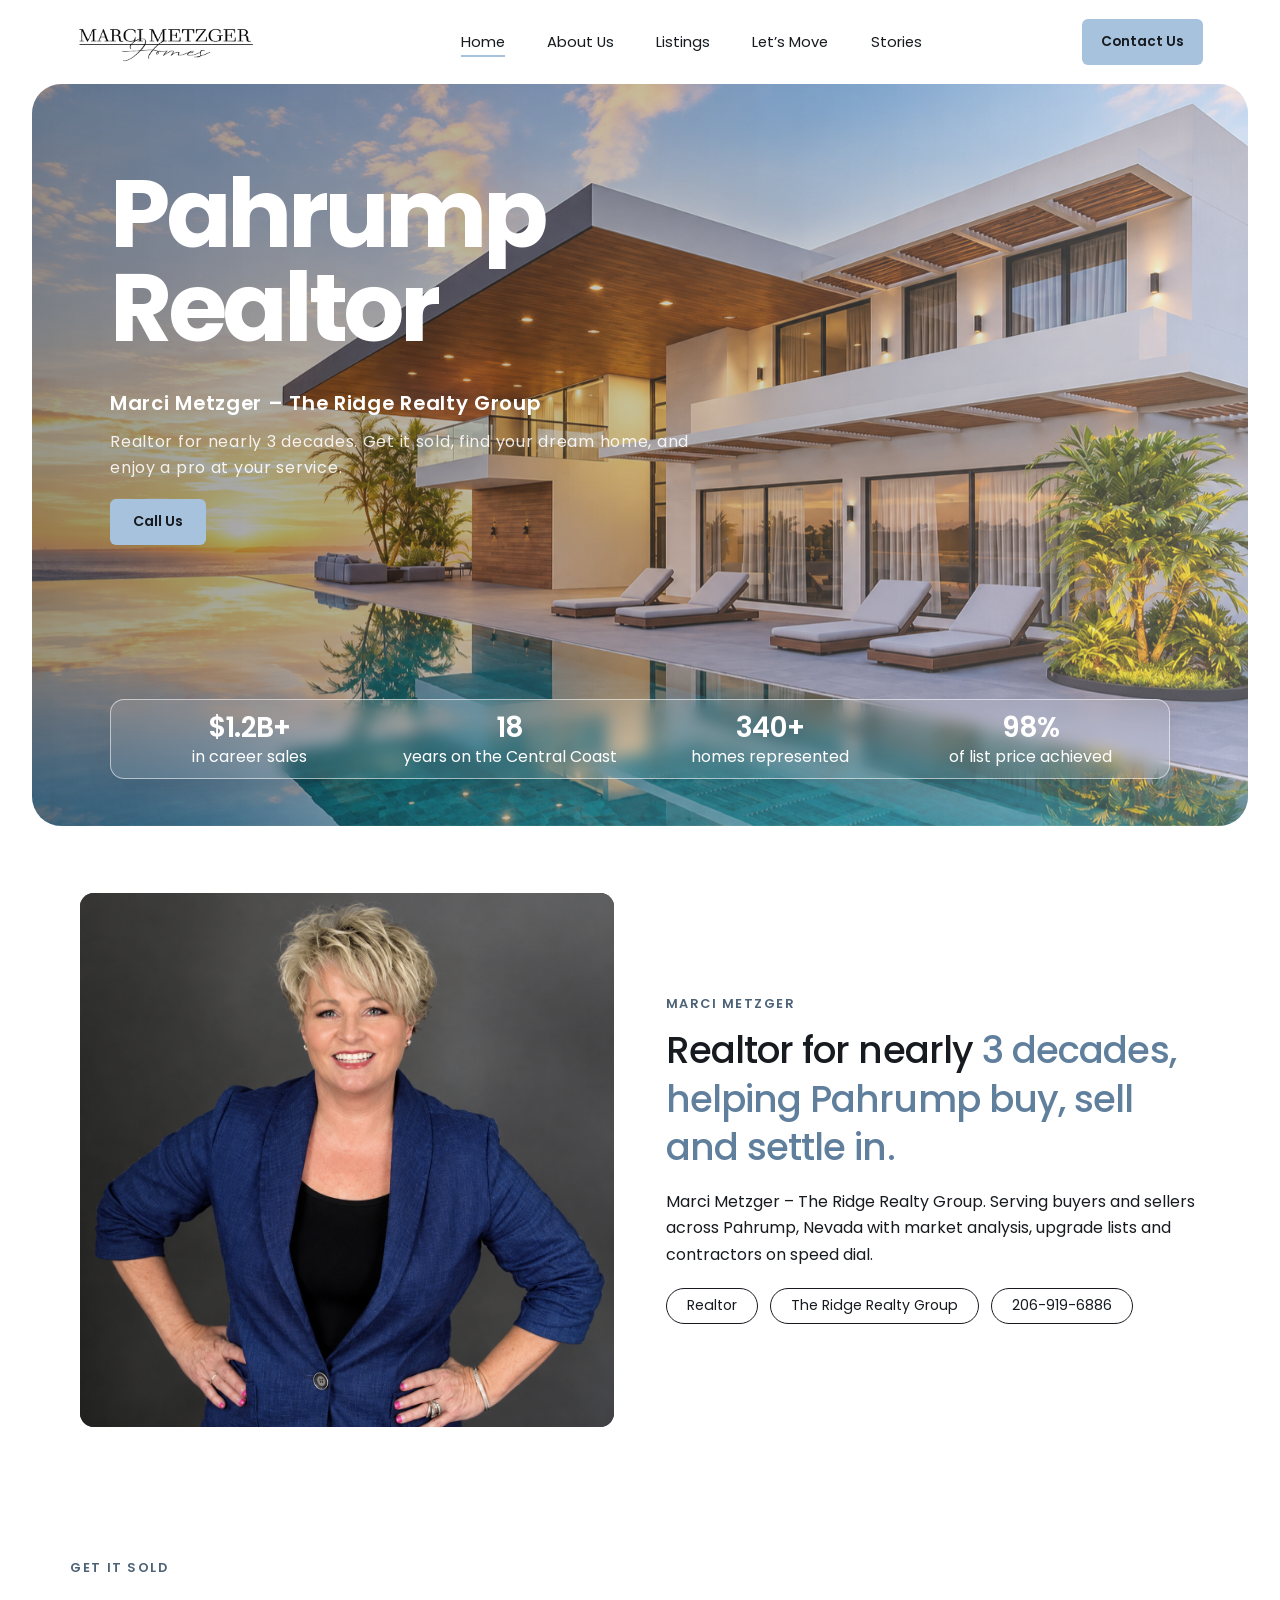
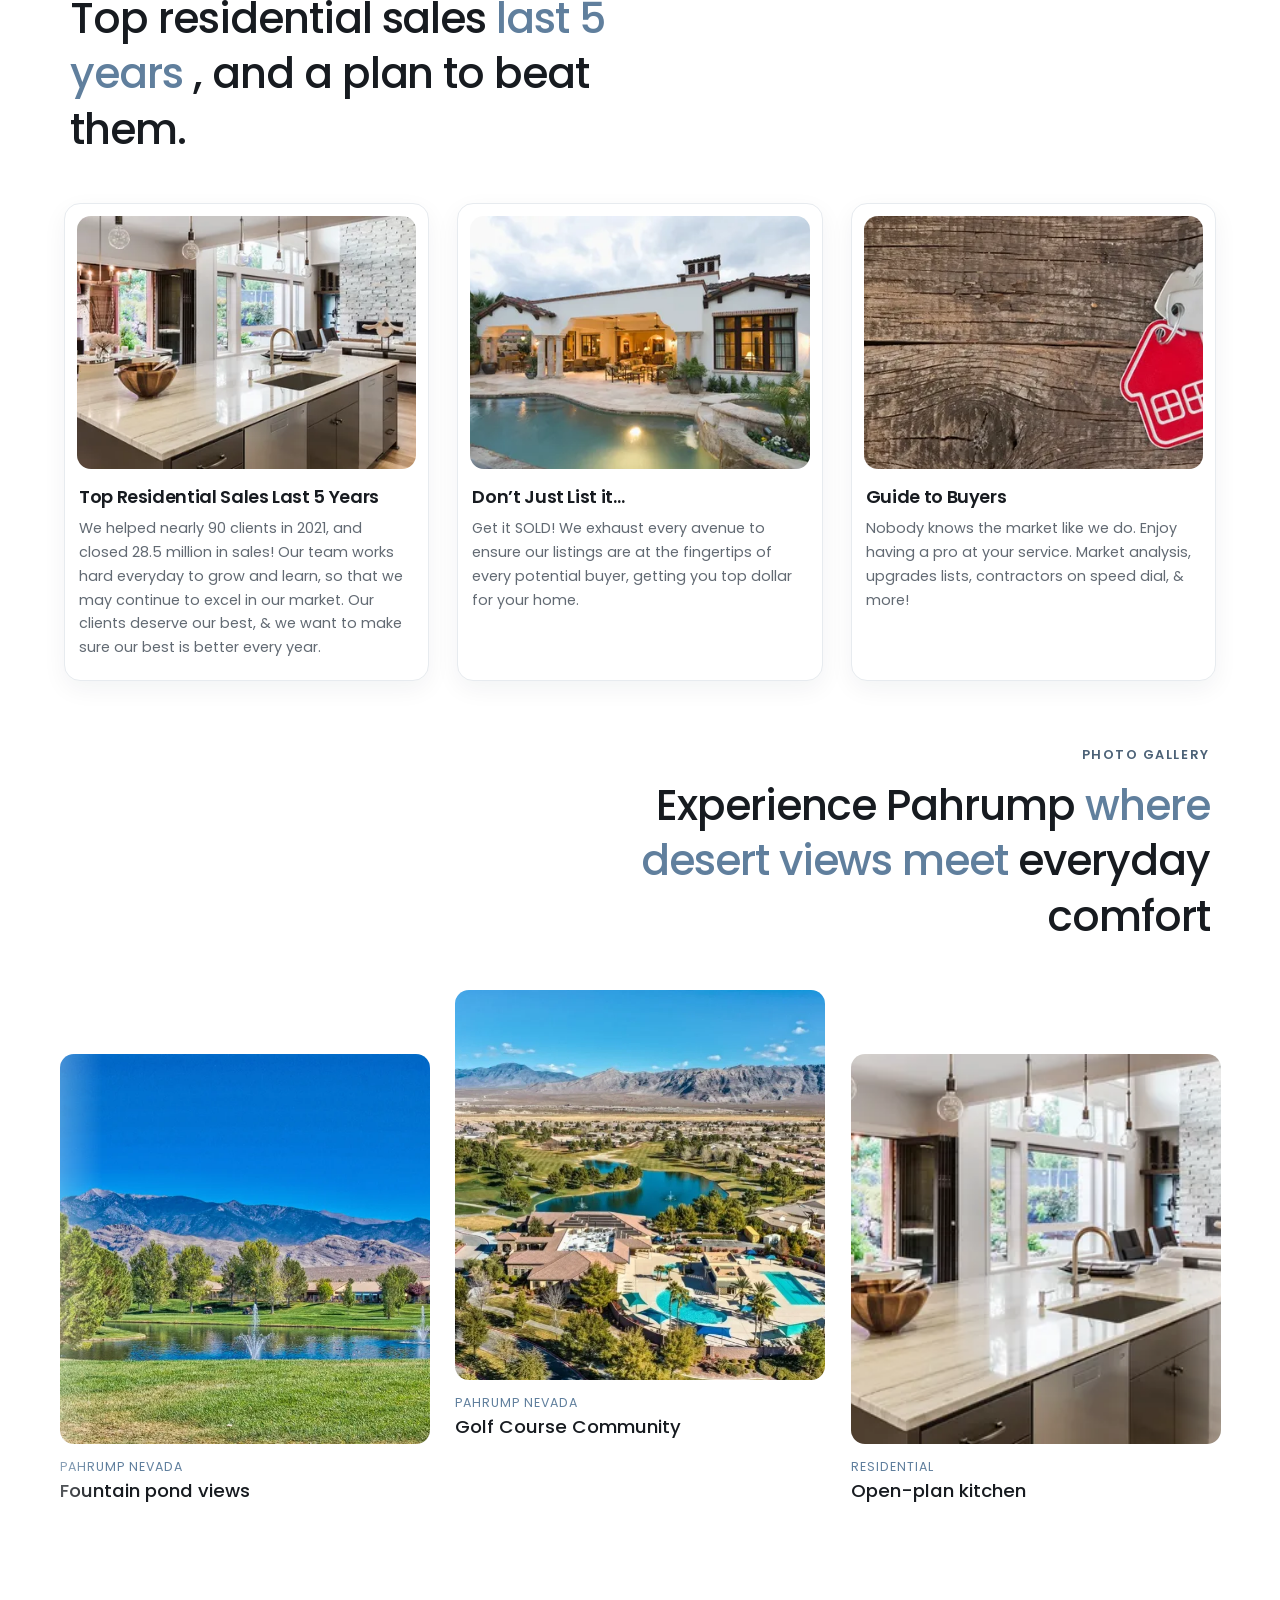
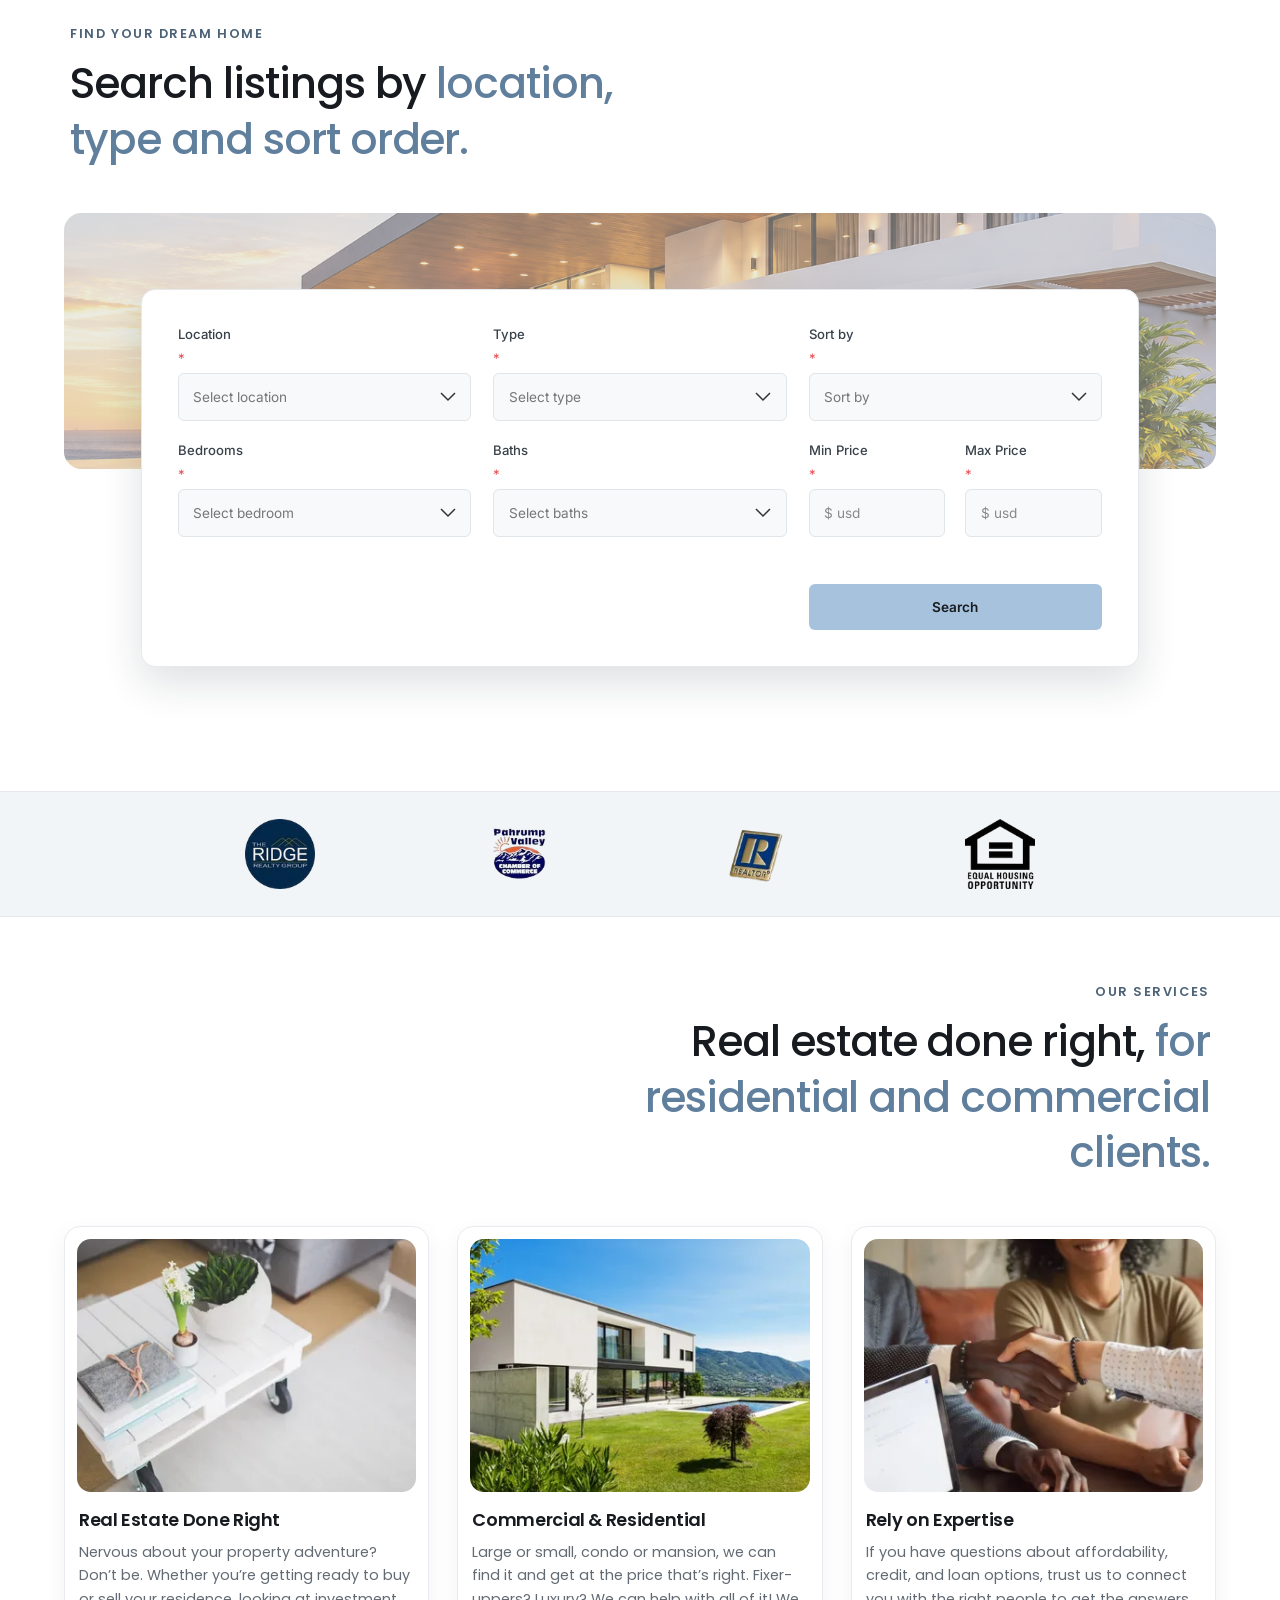
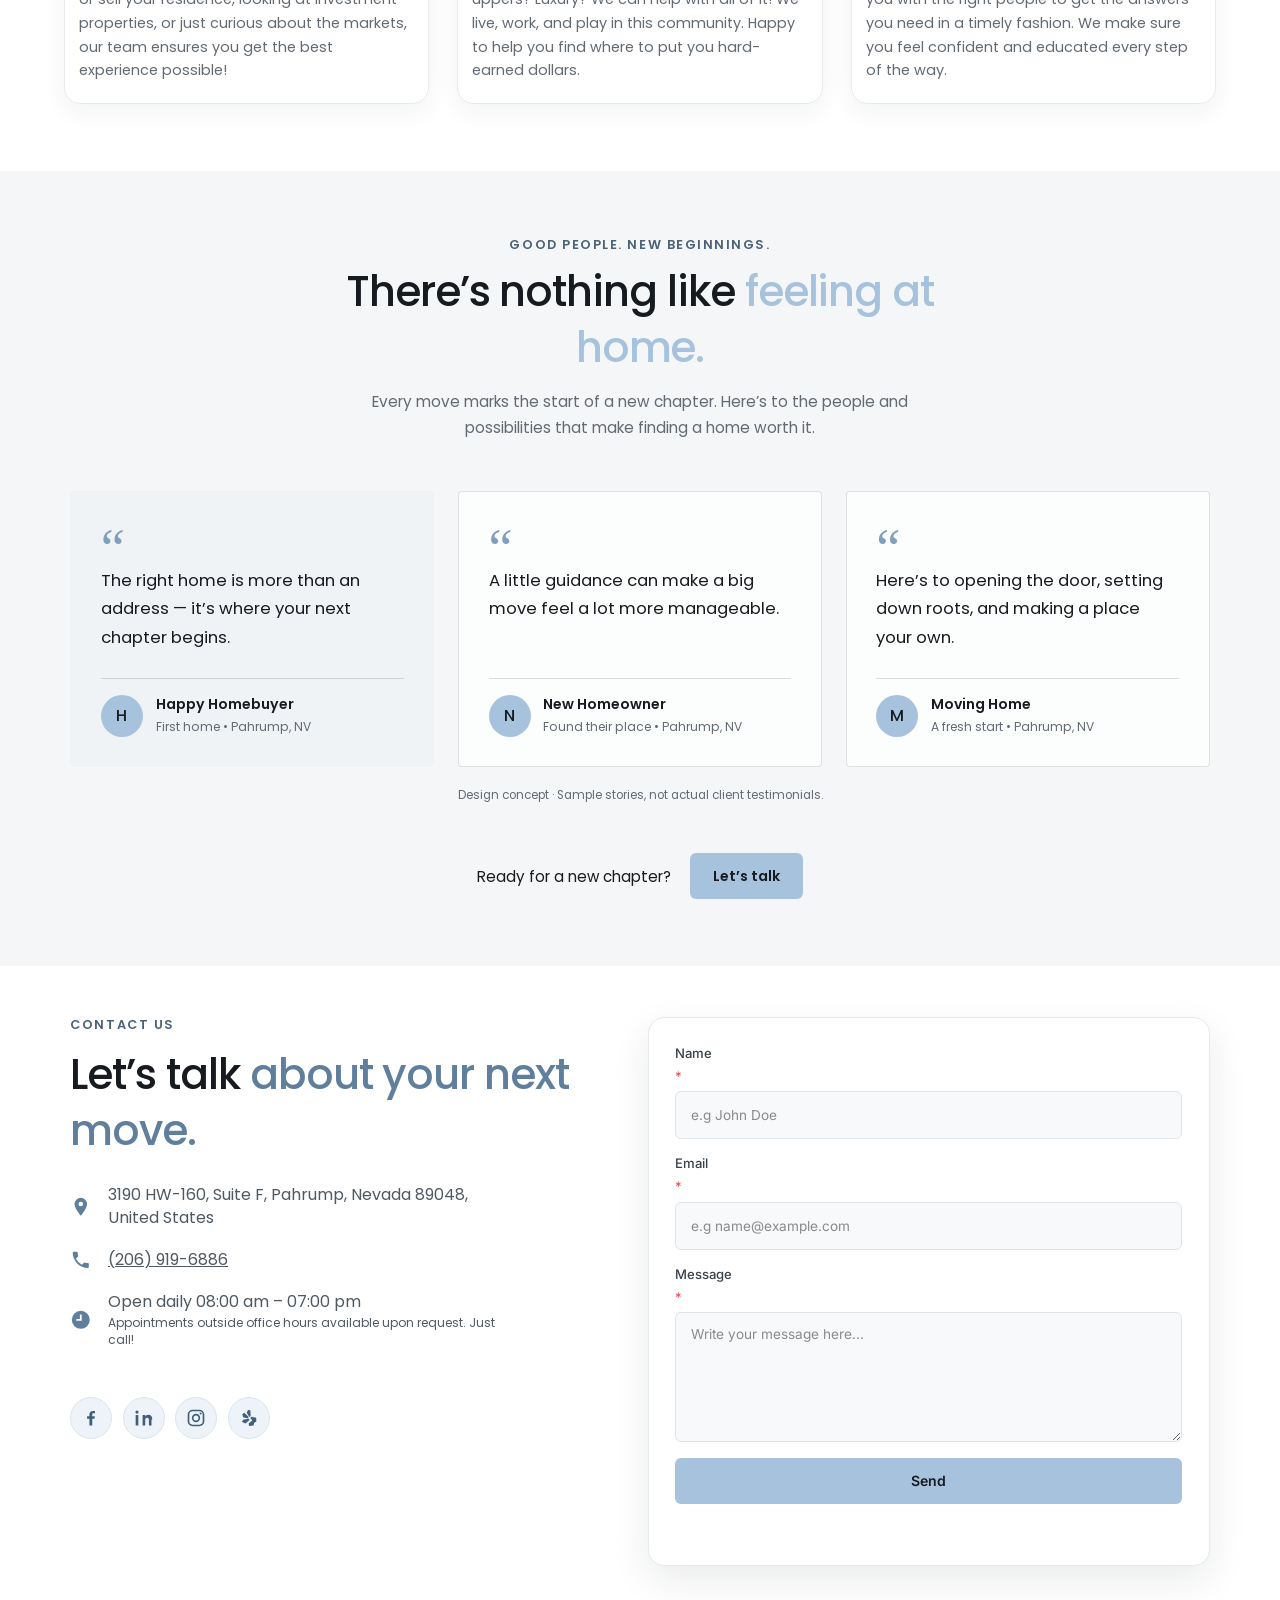
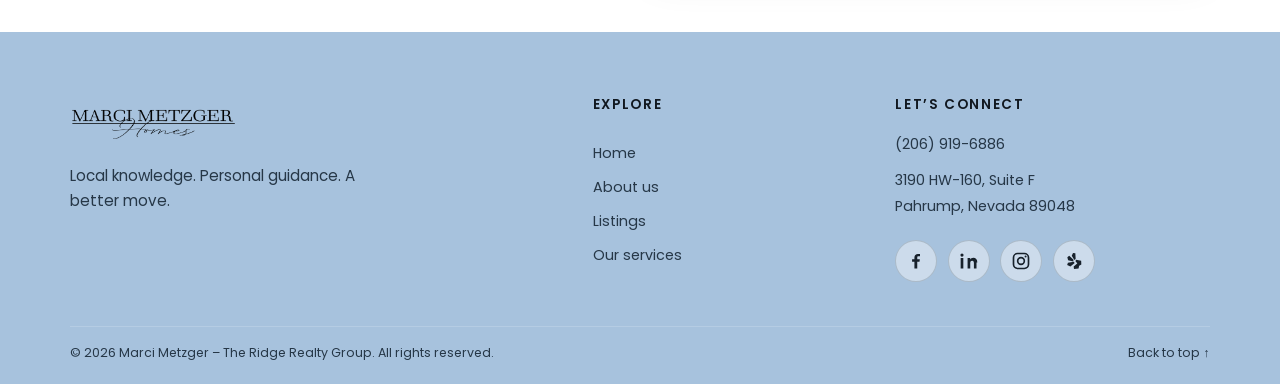
==== index.html @ 59ce7051 "Add website project files" ====
<!DOCTYPE html>
<html lang="en">
 <head>
  <meta charset="utf-8"/>
  <meta content="width=device-width,initial-scale=1,viewport-fit=cover" name="viewport"/>
  <title>
   Marci Metzger Homes | Pahrump Realtor
  </title>
  <link href="https://fonts.googleapis.com" rel="preconnect"/>
  <link crossorigin="" href="https://fonts.gstatic.com" rel="preconnect"/>
  <link href="https://fonts.googleapis.com/css2?family=Poppins:wght@400;500;600;700&amp;family=Inter:wght@400;500&amp;display=swap" rel="stylesheet"/>
  <link href="assets/css/styles.css" rel="stylesheet"/>
 </head>
 <body>


  <nav class="top">
   <a href="#home">
    <img alt="Marci Metzger Homes" class="logo" src="assets/images/logo.webp"/>
   </a>
   <ul>
    <li>
     <a href="#home">
      Home
     </a>
    </li>
    <li>
     <a href="#about">
      About Us
     </a>
    </li>
    <li>
     <a href="#listings">
      Listings
     </a>
    </li>
    <li>
     <a href="#move">
      Let&rsquo;s Move
     </a>
    </li>
    <li>
     <a href="#homebuyer-stories">
      Stories
     </a>
    </li>
    
   </ul>
   <a class="btn" href="#contact">
    Contact Us
   </a>
   <button aria-expanded="false" aria-label="Menu" class="burger">
    <span>
    </span>
    <span>
    </span>
   </button>
  </nav>
  <div class="bar">
  </div>


  <header class="hero" id="home">
   <img alt="Modern villa with a pool at dusk" src="assets/images/hero2.png"/>
   <div>
    <h1>
     <span>
      <i>
       Pahrump
      </i>
     </span>
     <span>
      <i>
       Realtor
      </i>
     </span>
    </h1>
    <div class="copy">
     <b>
      Marci Metzger &ndash; The Ridge Realty Group
     </b>
     <p>
      Realtor for nearly 3 decades. Get it sold, find your dream home, and enjoy a pro at your service.
     </p>
     <a class="btn" href="tel:2069196886">
      Call Us
     </a>
    </div>
   </div>
   <div class="hero-stats">
    <div>
     <strong data-count="1.2" data-dec="1" data-pre="$" data-suf="B+">
      $1.2B+
     </strong>
     <span>
      in career sales
     </span>
    </div>
    <div>
     <strong data-count="18">
      18
     </strong>
     <span>
      years on the Central Coast
     </span>
    </div>
    <div>
     <strong data-count="340" data-suf="+">
      340+
     </strong>
     <span>
      homes represented
     </span>
    </div>
    <div>
     <strong data-count="98" data-suf="%">
      98%
     </strong>
     <span>
      of list price achieved
     </span>
    </div>
   </div>
  </header>


  <section id="about">
   <div class="wrap about">
    <img alt="Marci Metzger" src="assets/images/portrait.png"/>
    <div>
     <span class="label">
      Marci Metzger
     </span>
     <h2>
      Realtor for nearly
      <em>
       3 decades, helping Pahrump buy, sell and settle in.
      </em>
      
     </h2>
     <p>
      Marci Metzger &ndash; The Ridge Realty Group. Serving buyers and sellers across Pahrump, Nevada with market analysis, upgrade lists and contractors on speed dial.
     </p>
     <div class="meta">
      <span class="pill">
       Realtor
      </span>
      <span class="pill">
       The Ridge Realty Group
      </span>
      <a class="pill" href="tel:2069196886">
       206-919-6886
      </a>
     </div>
    </div>
   </div>
  </section>
  <section id="move">
   <div class="wrap">
    <div class="head">
     <span class="label">
      Get it sold
     </span>
     <h2>
      Top residential sales
      <em>
       last 5 years
      </em>
      , and a plan to beat them.
     </h2>
    </div>
   </div>
   <div class="cards">
    <article class="c">
     <div class="im">
      <img alt="Bright modern kitchen with a marble island" src="assets/images/s1.webp"/>
     </div>
     <h3>
      Top Residential Sales Last 5 Years
     </h3>
     <p>
      We helped nearly 90 clients in 2021, and closed 28.5 million in sales! Our team works hard everyday to grow and learn, so that we may continue to excel in our market. Our clients deserve our best, &amp; we want to make sure our best is better every year.
     </p>
    </article>
    <article class="c">
     <div class="im">
      <img alt="Spanish-style villa with a lit pool at dusk" src="assets/images/s2.webp"/>
     </div>
     <h3>
      Don&rsquo;t Just List it&hellip;
     </h3>
     <p>
      Get it SOLD! We exhaust every avenue to ensure our listings are at the fingertips of every potential buyer, getting you top dollar for your home.
     </p>
    </article>
    <article class="c">
     <div class="im">
      <img alt="Red house-shaped key tag on weathered wood" src="assets/images/s3.webp"/>
     </div>
     <h3>
      Guide to Buyers
     </h3>
     <p>
      Nobody knows the market like we do. Enjoy having a pro at your service. Market analysis, upgrades lists, contractors on speed dial, &amp; more!
     </p>
    </article>
   </div>
  </section>
  <section class="gal" id="listings" style="padding-top:0">
   <div class="wrap">
    <div class="head r">
     <span class="label">
      Photo gallery
     </span>
     <h2>
      Experience Pahrump
      <em>
       where desert views meet
      </em>
      everyday comfort
     </h2>
    </div>
   </div>
   <div class="scroller" id="sc">
    <a class="g" href="#contact">
     <div class="im">
      <img alt="Bright interior" src="assets/images/svc5.webp"/>
     </div>
     <small>
      Pahrump Nevada
     </small>
     <strong>
      Bright interiors
     </strong>
    </a>
    <a class="g" href="#contact">
     <div class="im">
      <img alt="Fountain pond with mountains" src="assets/images/svc4.png" style="object-position:55% 50%"/>
     </div>
     <small>
      Pahrump Nevada
     </small>
     <strong>
      Fountain pond views
     </strong>
    </a>
    <a class="g" href="#contact" id="mid">
     <div class="im">
      <img alt="Aerial view of a golf community" src="assets/images/svc1.webp"/>
     </div>
     <small>
      Pahrump Nevada
     </small>
     <strong>
      Golf Course Community
     </strong>
    </a>
    <a class="g" href="#contact">
     <div class="im">
      <img alt="Modern kitchen" src="assets/images/s1.webp"/>
     </div>
     <small>
      Residential
     </small>
     <strong>
      Open-plan kitchen
     </strong>
    </a>
    <a class="g" href="#contact">
     <div class="im">
      <img alt="Villa with pool" src="assets/images/svc3.webp"/>
     </div>
     <small>
      Residential
     </small>
     <strong>
      Villa with Pool
     </strong>
    </a>
   </div>
  </section>
  <section style="padding-top:0">
   <div class="wrap">
    <div class="head" style="margin-bottom:clamp(1.5rem,3.5vw,3rem)">
     <span class="label">
      Find your dream home
     </span>
     <h2>
      Search listings by
      <em>
       location, type and sort order.
      </em>
     </h2>
    </div>
   </div>
   <div class="find-area">
    <img alt="" src="assets/images/hero2.png"/>
    <form class="find" onsubmit="return false">
     <label>
      Location
      <b>
       *
      </b>
      <select>
       <option>
        Select location
       </option>
      </select>
     </label>
     <label>
      Type
      <b>
       *
      </b>
      <select>
       <option>
        Select type
       </option>
      </select>
     </label>
     <label>
      Sort by
      <b>
       *
      </b>
      <select>
       <option>
        Sort by
       </option>
      </select>
     </label>
     <label>
      Bedrooms
      <b>
       *
      </b>
      <select>
       <option>
        Select bedroom
       </option>
      </select>
     </label>
     <label>
      Baths
      <b>
       *
      </b>
      <select>
       <option>
        Select baths
       </option>
      </select>
     </label>
     <div class="pr">
      <label>
       Min Price
       <b>
        *
       </b>
       <input placeholder="$ usd"/>
      </label>
      <label>
       Max Price
       <b>
        *
       </b>
       <input placeholder="$ usd"/>
      </label>
     </div>
     <button class="btn">
      Search
     </button>
    </form>
   </div>
   <div class="logos">
    <img alt="The Ridge Realty Group" src="assets/images/badge1.png"/>
    <img alt="Pahrump Valley Chamber of Commerce" src="assets/images/badge2.png"/>
    <img alt="Realtor" src="assets/images/badge3.png"/>
    <img alt="Equal Housing Opportunity" src="assets/images/badge4.png"/>
   </div>
  </section>
  <section style="padding-top:0" id="services">
   <div class="wrap">
    <div class="head r">
     <span class="label">
      Our services
     </span>
     <h2>
      Real estate done right,
      <em>
       for residential and commercial clients.
      </em>
     </h2>
    </div>
   </div>
   <div class="cards">
    <article class="c">
     <div class="im">
      <img alt="" loading="lazy" src="assets/images/v1.webp"/>
     </div>
     <h3>
      Real Estate Done Right
     </h3>
     <p>
      Nervous about your property adventure? Don&rsquo;t be. Whether you&rsquo;re getting ready to buy or sell your residence, looking at investment properties, or just curious about the markets, our team ensures you get the best experience possible!
     </p>
    </article>
    <article class="c">
     <div class="im">
      <img alt="" loading="lazy" src="assets/images/v2.webp"/>
     </div>
     <h3>
      Commercial &amp; Residential
     </h3>
     <p>
      Large or small, condo or mansion, we can find it and get at the price that&rsquo;s right. Fixer-uppers? Luxury? We can help with all of it! We live, work, and play in this community. Happy to help you find where to put you hard-earned dollars.
     </p>
    </article>
    <article class="c">
     <div class="im">
      <img alt="" loading="lazy" src="assets/images/v3.webp"/>
     </div>
     <h3>
      Rely on Expertise
     </h3>
     <p>
      If you have questions about affordability, credit, and loan options, trust us to connect you with the right people to get the answers you need in a timely fashion. We make sure you feel confident and educated every step of the way.
     </p>
    </article>
   </div>
  </section>
  

  <section class="homebuyer-feedback" id="homebuyer-stories">
   <div class="wrap">
    <div class="feedback-heading">
     <span class="label">Good people. New beginnings.</span>
     <h2>There’s nothing like <em>feeling at home.</em></h2>
     <p>Every move marks the start of a new chapter. Here’s to the people and possibilities that make finding a home worth it.</p>
    </div>
    <div class="feedback-grid">
     <article class="feedback-card feedback-card-featured">
      <div class="feedback-mark" aria-hidden="true">“</div>
      <p class="feedback-quote">The right home is more than an address — it’s where your next chapter begins.</p>
      <div class="feedback-person">
       <span class="feedback-avatar" aria-hidden="true">H</span>
       <div><strong>Happy Homebuyer</strong><span>First home • Pahrump, NV</span></div>
      </div>
     </article>
     <article class="feedback-card">
      <div class="feedback-mark" aria-hidden="true">“</div>
      <p class="feedback-quote">A little guidance can make a big move feel a lot more manageable.</p>
      <div class="feedback-person">
       <span class="feedback-avatar" aria-hidden="true">N</span>
       <div><strong>New Homeowner</strong><span>Found their place • Pahrump, NV</span></div>
      </div>
     </article>
     <article class="feedback-card">
      <div class="feedback-mark" aria-hidden="true">“</div>
      <p class="feedback-quote">Here’s to opening the door, setting down roots, and making a place your own.</p>
      <div class="feedback-person">
       <span class="feedback-avatar" aria-hidden="true">M</span>
       <div><strong>Moving Home</strong><span>A fresh start • Pahrump, NV</span></div>
      </div>
     </article>
    </div>
    <p class="feedback-demo-note">Design concept · Sample stories, not actual client testimonials.</p>
    <div class="feedback-cta"><span>Ready for a new chapter?</span><a class="btn" href="#contact">Let’s talk</a></div>
   </div>
  </section>
<section id="contact" style="padding-top:clamp(1rem,4vw,4rem)">
   <div class="wrap contact">
    <div>
     <span class="label">
      Contact us
     </span>
     <h2>
      Let&rsquo;s talk
      <em>
       about your next move.
      </em>
     </h2>
     <ul>
      <li>
       <svg fill="currentColor" viewbox="0 0 24 24">
        <path d="M12 2a7 7 0 0 0-7 7c0 5 7 13 7 13s7-8 7-13a7 7 0 0 0-7-7zm0 9.500A2.500 2.500 0 1 1 12 6.500a2.500 2.500 0 0 1 0 5z">
        </path>
       </svg>
       <span>
        3190 HW-160, Suite F, Pahrump, Nevada 89048, United States
       </span>
      </li>
      <li>
       <svg fill="currentColor" viewbox="0 0 24 24">
        <path d="M6.600 10.800a15 15 0 0 0 6.600 6.600l2.200-2.200a1 1 0 0 1 1-.25 11 11 0 0 0 3.500.56 1 1 0 0 1 1 1V20a1 1 0 0 1-1 1A17 17 0 0 1 3 4a1 1 0 0 1 1-1h3.500a1 1 0 0 1 1 1c0 1.200.2 2.400.56 3.500a1 1 0 0 1-.25 1z">
        </path>
       </svg>
       <a href="tel:2069196886" style="text-decoration:underline">
        (206) 919-6886
       </a>
      </li>
      <li>
       <svg fill="currentColor" viewbox="0 0 24 24">
        <path d="M12 2a10 10 0 1 0 0 20 10 10 0 0 0 0-20zm1 11H7v-2h4V6h2z">
        </path>
       </svg>
       <span>
        Open daily 08:00 am &ndash; 07:00 pm
        <small>
         Appointments outside office hours available upon request. Just call!
        </small>
       </span>
      </li>
     </ul>
     <div class="soc">
      <a aria-label="Facebook" href="https://www.facebook.com/MarciHomes/" class="social-link"><svg viewBox="0 0 24 24" aria-hidden="true"><path d="M13.5 21v-8h2.7l.4-3.1h-3.1v-2c0-.9.3-1.5 1.6-1.5h1.7V3.6c-.3 0-1.3-.1-2.5-.1-2.5 0-4.2 1.5-4.2 4.3v2.1H7.3V13h2.8v8h3.4z" fill="currentColor"/></svg></a>
      <a aria-label="LinkedIn" href="https://www.linkedin.com/in/marci-metzger-30642496/" class="social-link"><svg viewBox="0 0 24 24" aria-hidden="true"><path d="M5.2 8.5H2V21h3.2V8.5ZM3.6 3a1.9 1.9 0 1 0 0 3.8 1.9 1.9 0 0 0 0-3.8ZM22 13.8c0-3.8-2-5.6-4.7-5.6-2.2 0-3.2 1.2-3.8 2V8.5h-3.2V21h3.2v-6.2c0-1.6.3-3.2 2.3-3.2s2.1 1.9 2.1 3.3V21H21v-7.2Z" fill="currentColor"/></svg></a>
      <a aria-label="Instagram" href="https://www.instagram.com/marcimetzger_theridge/" class="social-link"><svg viewBox="0 0 24 24" aria-hidden="true"><rect x="3" y="3" width="18" height="18" rx="5" fill="none" stroke="currentColor" stroke-width="2"/><circle cx="12" cy="12" r="4" fill="none" stroke="currentColor" stroke-width="2"/><circle cx="17.5" cy="6.7" r="1.2" fill="currentColor"/></svg></a>
      <a aria-label="Yelp" href="https://www.yelp.com/biz/marci-metzger-the-ridge-realty-pahrump" class="social-link"><svg viewBox="0 0 24 24" aria-hidden="true"><path d="m10.8 2.5 2.8.2.4 7-1.6 1.2-3.1-5.1 1.5-3.3ZM4 7.4l2.3-1.6 5.1 4.8-.4 2-6.1-1.5L4 7.4Zm-.2 9.5.9-2.7 6.9-1.4 1.2 1.6-5.1 4.1-3.9-1.6Zm8.2 4.6-.4-2.8 5.3-4.7 1.8.8-1.2 6.3-5.5.4Zm8.8-5.2-2.5 1.4-4.5-5.4.6-1.9 6.2 1.2.2 4.7Z" fill="currentColor"/></svg></a>
     </div>
    </div>
    <form class="form" id="cf">
     <label>
      Name
      <b>
       *
      </b>
      <input autocomplete="name" placeholder="e.g John Doe"/>
     </label>
     <label>
      Email
      <b>
       *
      </b>
      <input autocomplete="email" placeholder="e.g name@example.com" required="" type="email"/>
     </label>
     <label>
      Message
      <b>
       *
      </b>
      <textarea placeholder="Write your message here..."></textarea>
     </label>
     <button class="btn">
      Send
     </button>
     <p id="ok" role="status" style="font:400 .85rem Inter,sans-serif;min-height:1.3em">
     </p>
    </form>
   </div>
  </section>
  <footer class="site-footer">
   <div class="footer-top">
    <div class="footer-brand">
     <a href="#home" aria-label="Marci Metzger Homes home"><img alt="Marci Metzger Homes" class="logo" src="assets/images/logo.webp"/></a>
     <p>Local knowledge. Personal guidance. A better move.</p>
    </div>
    <div class="footer-nav">
     <h2>Explore</h2>
     <a href="#home">Home</a>
     <a href="#about">About us</a>
     <a href="#listings">Listings</a>
     <a href="#services">Our services</a>
    </div>
    <div class="footer-contact">
     <h2>Let’s connect</h2>
     <a href="tel:2069196886">(206) 919-6886</a>
     <p>3190 HW-160, Suite F<br/>Pahrump, Nevada 89048</p>
     <div class="soc">
      <a aria-label="Facebook" href="https://www.facebook.com/MarciHomes/" class="social-link"><svg viewBox="0 0 24 24" aria-hidden="true"><path d="M13.5 21v-8h2.7l.4-3.1h-3.1v-2c0-.9.3-1.5 1.6-1.5h1.7V3.6c-.3 0-1.3-.1-2.5-.1-2.5 0-4.2 1.5-4.2 4.3v2.1H7.3V13h2.8v8h3.4z" fill="currentColor"/></svg></a>
      <a aria-label="LinkedIn" href="https://www.linkedin.com/in/marci-metzger-30642496/" class="social-link"><svg viewBox="0 0 24 24" aria-hidden="true"><path d="M5.2 8.5H2V21h3.2V8.5ZM3.6 3a1.9 1.9 0 1 0 0 3.8 1.9 1.9 0 0 0 0-3.8ZM22 13.8c0-3.8-2-5.6-4.7-5.6-2.2 0-3.2 1.2-3.8 2V8.5h-3.2V21h3.2v-6.2c0-1.6.3-3.2 2.3-3.2s2.1 1.9 2.1 3.3V21H21v-7.2Z" fill="currentColor"/></svg></a>
      <a aria-label="Instagram" href="https://www.instagram.com/marcimetzger_theridge/" class="social-link"><svg viewBox="0 0 24 24" aria-hidden="true"><rect x="3" y="3" width="18" height="18" rx="5" fill="none" stroke="currentColor" stroke-width="2"/><circle cx="12" cy="12" r="4" fill="none" stroke="currentColor" stroke-width="2"/><circle cx="17.5" cy="6.7" r="1.2" fill="currentColor"/></svg></a>
      <a aria-label="Yelp" href="https://www.yelp.com/biz/marci-metzger-the-ridge-realty-pahrump" class="social-link"><svg viewBox="0 0 24 24" aria-hidden="true"><path d="m10.8 2.5 2.8.2.4 7-1.6 1.2-3.1-5.1 1.5-3.3ZM4 7.4l2.3-1.6 5.1 4.8-.4 2-6.1-1.5L4 7.4Zm-.2 9.5.9-2.7 6.9-1.4 1.2 1.6-5.1 4.1-3.9-1.6Zm8.2 4.6-.4-2.8 5.3-4.7 1.8.8-1.2 6.3-5.5.4Zm8.8-5.2-2.5 1.4-4.5-5.4.6-1.9 6.2 1.2.2 4.7Z" fill="currentColor"/></svg></a>
     </div>
    </div>
   </div>
   <div class="footer-bottom">
    <p>© 2026 Marci Metzger – The Ridge Realty Group. All rights reserved.</p>
    <a href="#home">Back to top ↑</a>
   </div>
  </footer>
  <script defer src="assets/js/main.js"></script>
 </body>
</html>
---- assets/css/styles.css ----
:root {
    --ink:#111;
    --blue:#a7c2dd;
    --band:#eaf0f5;
    --cream:#f4f1eb;
    --mute:#5b5b5b;
    --sh:0 4px 6px rgba(0,0,0,.22);
    box-sizing:border-box
}
*,*::before,*::after {
    box-sizing:inherit;
    margin:0
}
html {
    scroll-behavior:smooth;
    scroll-padding-top:100px
}
body {
    font:400 16px/1.6 Poppins,"Helvetica Neue",Arial,sans-serif;
    color:var(--ink);
    background:#fff;
    overflow-x:hidden;
    padding-top:126px
}
img {
    display:block;
    max-width:100%
}
a {
    color:inherit;
    text-decoration:none
}
:focus-visible {
    outline:2px solid #5b84b1;
    outline-offset:3px
}
.wrap {
    width:min(100% - 2*clamp(1rem,5vw,5rem),1204px);
    margin-inline:auto
}
section {
    padding-block:clamp(2.5rem,6.5vw,6rem)
}
.label {
    display:block;
    font-size:clamp(1.05rem,1.8vw,1.62rem);
    text-transform:uppercase;
    line-height:1.4;
    margin-bottom:clamp(.6rem,1.8vw,1.6rem)
}
h2 {
    font-size:clamp(1.5rem,2.78vw,2.5rem);
    line-height:1.5;
    font-weight:400;
    max-width:15em
}
h2 em {
    font-style:normal;
    color:var(--blue)
}
.head {
    margin-bottom:clamp(1.8rem,4.5vw,4.2rem)
}
.head.r {
    text-align:right
}
.head.r h2 {
    margin-left:auto
}
.btn {
    display:inline-flex;
    align-items:center;
    justify-content:center;
    height:38px;
    padding:0 1.7rem;
    background:var(--blue);
    color:var(--ink);
    border:0;
    border-radius:4px;
    font:400 .88rem Poppins,sans-serif;
    cursor:pointer;
    transition:transform .25s,box-shadow .25s,background .25s
}
.btn:hover {
    transform:translateY(-2px);
    box-shadow:0 8px 18px rgba(91,132,177,.35);
    background:#97b6d6
}
.pill {
    display:inline-flex;
    align-items:center;
    height:40px;
    border:1px solid var(--ink);
    border-radius:99px;
    padding:0 1.7rem;
    font-size:.88rem
}
nav.top {
    position:fixed;
    inset:0 0 auto 0;
    z-index:50;
    height:84px;
    background:#fff;
    display:grid;
    grid-template-columns:1fr auto 1fr;
    align-items:center;
    gap:1rem;
    padding:0 clamp(1rem,6vw,86px);
    transition:box-shadow .3s
}
nav.top.scrolled {
    box-shadow:0 2px 16px rgba(20,30,50,.12)
}
.logo {
    height:clamp(2.2rem,4.3vw,3.9rem);
    width:auto
}
nav.top ul {
    display:flex;
    gap:clamp(1.2rem,3.3vw,3rem);
    list-style:none;
    padding:0;
    font-size:.92rem;
    margin-left:8vw
}
nav.top ul a {
    position:relative;
    padding:.3rem 0
}
nav.top ul a::after {
    content:"";
    position:absolute;
    left:0;
    bottom:0;
    height:2px;
    width:100%;
    background:var(--blue);
    transform:scaleX(0);
    transform-origin:left;
    transition:transform .3s
}
nav.top ul a:hover::after,nav.top ul a[aria-current]::after {
    transform:scaleX(1)
}
nav.top>.btn {
    justify-self:end;
    height:34px;
    padding:0 1.2rem;
    font-size:.85rem
}
.burger {
    display:none;
    justify-self:end;
    width:2.6rem;
    height:2.6rem;
    border-radius:50%;
    border:0;
    background:var(--band);
    cursor:pointer;
    place-content:center;
    gap:6px
}
.burger span {
    display:block;
    width:18px;
    height:2px;
    background:var(--ink);
    transition:transform .3s
}
.burger[aria-expanded=true] span:first-child {
    transform:translateY(4px) rotate(45deg)
}
.burger[aria-expanded=true] span:last-child {
    transform:translateY(-4px) rotate(-45deg)
}
.bar {
    position:fixed;
    top:0;
    left:0;
    height:3px;
    width:100%;
    background:#5b84b1;
    transform:scaleX(0);
    transform-origin:left;
    z-index:60
}
.hero {
    margin:0 clamp(.5rem,2.5vw,36px);
    border-radius:clamp(18px,2.3vw,32px);
    position:relative;
    overflow:hidden;
    min-height:clamp(600px,55.5vw,820px);
    color:#fff;
    display:flex;
    flex-direction:column;
    justify-content:space-between;
    gap:2rem;
    padding:clamp(2rem,7.3vw,105px) clamp(1.1rem,6.1vw,88px) clamp(1.2rem,3.7vw,53px);
    isolation:isolate
}
.hero>img {
    position:absolute;
    inset:0;
    width:100%;
    height:100%;
    object-fit:cover;
    object-position:left center;
    z-index:-1;
    animation:zoom 2.8s cubic-bezier(.2,.7,.2,1) both
}
h1 {
    font-size:clamp(3.2rem,8.9vw,8rem);
    line-height:.95;
    font-weight:700;
    letter-spacing:-.01em
}
h1 span {
    display:block;
    overflow:hidden;
    padding-bottom:.08em;
    margin-bottom:-.08em
}
h1 i {
    display:block;
    font-style:normal;
    animation:line 1.1s cubic-bezier(.2,.8,.2,1) .25s both
}
h1 span+span i {
    animation-delay:.4s
}
.hero b {
    display:block;
    font-weight:600;
    font-size:clamp(1rem,1.55vw,1.4rem);
    letter-spacing:.1em;
    margin:clamp(1.2rem,3.9vw,3.4rem) 0 .9rem
}
.hero p {
    max-width:38rem;
    font-size:clamp(.9rem,1.25vw,1.12rem);
    letter-spacing:.1em;
    line-height:1.8;
    color:rgba(255,255,255,.88);
    margin-bottom:1.4rem
}
.hero .copy {
    animation:rise .9s .7s both
}
.hero-stats {
    display:grid;
    grid-template-columns:repeat(4,1fr);
    align-items:center;
    text-align:center;
    padding:.7rem .5rem;
    border-radius:14px;
    background:rgba(255,255,255,.1);
    border:1px solid rgba(255,255,255,.45);
    backdrop-filter:blur(4px);
    color:var(--ink);
    animation:rise .9s 1s both
}
.hero-stats strong {
    display:block;
    font-size:clamp(1.15rem,2.2vw,2rem);
    font-weight:400;
    line-height:1.4
}
.hero-stats span {
    font-size:clamp(.72rem,1.25vw,1.12rem)
}
.about {
    display:grid;
    grid-template-columns:minmax(0,380px) minmax(0,1fr);
    gap:clamp(2rem,4vw,56px);
    align-items:center;
    width:min(100%,1120px);
    margin-inline:auto
}
.about img {
    width:100%;
    aspect-ratio:480/478;
    object-fit:cover;
    object-position:top;
    border-radius:14px;
    background:#222
}
.about .label {
    font-size: clamp(.78rem, 1vw, .9rem);
    letter-spacing: .12em;
    font-weight: 600;
    margin-bottom: .85rem;
}
.about h2 {
    font-size:clamp(1.6rem,2.9vw,2.62rem);
    max-width:15.5em;
    margin-bottom:1.6rem
}
.about p {
    font-size:clamp(.92rem,1.25vw,1.12rem);
    max-width:36em;
    margin-bottom:1.6rem;
    line-height:1.6
}
.about .meta {
    display:flex;
    gap:1.2rem;
    flex-wrap:wrap
}
.cards {
    display:grid;
    grid-template-columns:repeat(3,1fr);
    gap:clamp(1rem,3vw,2.75rem);
    width:min(100% - 2*clamp(1rem,5vw,5rem),1204px);
    margin-inline:auto
}
.wrap .cards {
    width:auto
}
.c {
    background:#fff;
    border-radius:12px;
    box-shadow:var(--sh);
    padding:12px 12px 24px;
    transition:transform .4s,box-shadow .4s
}
.c:hover {
    transform:translateY(-6px);
    box-shadow:0 14px 28px rgba(20,30,50,.2)
}
.c .im {
    overflow:hidden;
    border-radius:12px;
    aspect-ratio:348/260;
    margin-bottom:1rem
}
.c .im img {
    width:100%;
    height:100%;
    object-fit:cover;
    transition:transform .6s
}
.c:hover .im img {
    transform:scale(1.05)
}
.c h3 {
    font-size:clamp(.95rem,1.4vw,1.25rem);
    font-weight:500;
    margin-bottom:.5rem;
    line-height:1.4
}
.c p {
    font-size:clamp(.8rem,.98vw,.88rem);
    line-height:1.65
}
.c h3,.c p {
    padding-inline:2px
}
.gal {
    overflow:hidden
}
.scroller {
    display:flex;
    align-items:flex-start;
    gap:28px;
    overflow-x:auto;
    scrollbar-width:none;
    cursor:grab;
    padding-bottom:3.5rem;
    -webkit-mask-image:linear-gradient(90deg,rgba(0,0,0,.35),#000 8%,#000 92%,rgba(0,0,0,.35));
    mask-image:linear-gradient(90deg,rgba(0,0,0,.35),#000 8%,#000 92%,rgba(0,0,0,.35))
}
.scroller::-webkit-scrollbar {
    display:none
}
.scroller.drag {
    cursor:grabbing;
    user-select:none
}
.g {
    flex:0 0 min(72vw,370px);
    transition:transform .4s
}
.g:nth-child(even) {
    margin-top:64px
}
.g:hover {
    transform:translateY(-6px)
}
.g .im {
    aspect-ratio:370/390;
    border-radius:16px;
    overflow:hidden;
    margin-bottom:.9rem
}
.g img {
    width:100%;
    height:100%;
    object-fit:cover;
    transition:transform .6s;
    pointer-events:none
}
.g:hover img {
    transform:scale(1.06)
}
.g small {
    display:block;
    color:var(--blue);
    font-size:.9rem;
    line-height:1.4
}
.g strong {
    font-weight:500;
    font-size:1.2rem;
    line-height:1.4
}
.find-area {
    position:relative;
    padding-top:clamp(70px,6.9vw,100px);
    width:min(100% - 2*clamp(1rem,5vw,5rem),1214px);
    margin-inline:auto
}
.find-area>img {
    position:absolute;
    top:0;
    left:0;
    width:100%;
    height:clamp(210px,20vw,288px);
    object-fit:cover;
    border-radius:16px
}
.find {
    position:relative;
    width:min(100% - 2*clamp(.8rem,6vw,84px),1054px);
    margin-inline:auto;
    background:#fff;
    border-radius:12px;
    box-shadow:0 4px 12px rgba(0,0,0,.25);
    padding:clamp(1.2rem,2.8vw,40px);
    display:grid;
    grid-template-columns:repeat(3,1fr);
    gap:clamp(.9rem,1.5vw,1.3rem) clamp(.9rem,1.7vw,24px)
}
.find .pr {
    display:grid;
    grid-template-columns:1fr 1fr;
    gap:20px
}
.find .btn {
    grid-column:3;
    margin-top:clamp(.6rem,2vw,1.8rem);
    font-family:Inter,sans-serif;
    font-size:.85rem
}
label {
    display:grid;
    gap:.35rem;
    font:400 .8rem Inter,sans-serif;
    color:#555
}
label b {
    color:#e5484d;
    font-weight:400
}
select,input,textarea {
    font:400 .85rem Inter,sans-serif;
    color:var(--ink);
    height:48px;
    padding:0 .9rem;
    border:1px solid transparent;
    border-radius:4px;
    background-color:var(--cream);
    width:100%
}
textarea {
    height:130px;
    padding:.8rem .9rem;
    resize:vertical
}
input::placeholder,textarea::placeholder {
    color:#8a8a8a
}
select {
    appearance:none;
    color:#777;
    background-image:url("data:image/svg+xml,%3Csvg xmlns='http://www.w3.org/2000/svg' width='16' height='10' fill='none' stroke='%23333' stroke-width='1.5'%3E%3Cpath d='m1 1 7 7 7-7'/%3E%3C/svg%3E");
    background-repeat:no-repeat;
    background-position:right .9rem center
}
select:focus,input:focus,textarea:focus {
    outline:2px solid #5b84b1;
    background-color:#fff
}
.logos {
    background:var(--band);
    height:126px;
    display:grid;
    grid-template-columns:repeat(4,minmax(0,240px));
    justify-content:center;
    align-items:center;
    justify-items:center;
    margin-top:clamp(2.5rem,9.7vw,140px)
}
.logos img {
    height:clamp(3rem,5.5vw,5rem);
    width:auto;
    mix-blend-mode:multiply;
    transition:transform .3s
}
.logos img:hover {
    transform:scale(1.1)
}
.contact {
    display:grid;
    grid-template-columns:1fr minmax(0,562px);
    gap:clamp(2rem,5vw,70px);
    align-items:start
}
.contact .label {
    font-size: clamp(.78rem, 1vw, .9rem);
    letter-spacing: .12em;
    font-weight: 600;
    margin-bottom: .85rem;
}
.contact h2 {
    max-width:12em;
    margin-bottom:1.6rem
}
.contact ul {
    list-style:none;
    padding:0;
    display:grid;
    gap:1.1rem;
    margin-bottom:3rem;
    font-size:1rem;
    line-height:1.4
}
.contact li {
    display:flex;
    gap:1rem;
    align-items:center;
    max-width:28rem
}
.contact li svg {
    flex:none;
    width:1.2rem;
    height:1.2rem
}
.contact small {
    display:block;
    font-size:.75rem;
    margin-top:.1rem
}
.soc {
    display:flex;
    gap:14px
}
.soc a {
    transition:transform .3s
}
.soc a:hover {
    transform:translateY(-3px)
}
.soc img {
    width:36px;
    height:36px
}
.form {
    background:#fff;
    border-radius:12px;
    box-shadow:0 4px 8px rgba(0,0,0,.25);
    padding:clamp(1.2rem,2.1vw,30px);
    display:grid;
    gap:1.1rem
}
.form .btn {
    width:100%;
    font-family:Inter,sans-serif
}
footer {
    background:var(--blue);
    padding:clamp(3rem,5.5vw,80px) 0 clamp(3rem,7.5vw,108px)
}
footer .in {
    width:min(100% - 2*clamp(1rem,5vw,5rem),1214px);
    margin-inline:auto;
    display:grid;
    gap:1.6rem;
    justify-items:start
}
footer .logo {
    height:clamp(2.6rem,4.5vw,4rem);
    mix-blend-mode:multiply
}
footer p {
    font-size:1.1rem
}
@keyframes rise {
    from {
        opacity:0;
        transform:translateY(24px)
    }
}
@keyframes line {
    from {
        transform:translateY(105%)
    }
}
@keyframes zoom {
    from {
        transform:scale(1.14)
    }
}
.rv {
    opacity:0;
    transform:translateY(28px);
    transition:opacity .8s cubic-bezier(.2,.7,.2,1) var(--d,0s),transform .8s cubic-bezier(.2,.7,.2,1) var(--d,0s)
}
.rv.in {
    opacity:1;
    transform:none
}
@media(max-width:900px) {
    body {
        padding-top:96px
    }
    nav.top {
        grid-template-columns:1fr auto
    }
    nav.top>.btn {
        display:none
    }
    .burger {
        display:grid
    }
    nav.top ul {
        position:absolute;
        top:100%;
        left:.8rem;
        right:.8rem;
        flex-direction:column;
        gap:0;
        margin:0;
        background:#fff;
        box-shadow:var(--sh);
        border-radius:16px;
        padding:.5rem;
        opacity:0;
        pointer-events:none;
        transform:translateY(-8px);
        transition:.3s
    }
    nav.top ul.open {
        opacity:1;
        pointer-events:auto;
        transform:none
    }
    nav.top ul a {
        display:block;
        padding:.8rem 1rem
    }
    .hero {
        min-height:560px
    }
    .about,.contact,.cards {
        grid-template-columns:1fr
    }
    .about img {
        width:min(100%, 380px);
        max-width:100%;
        margin-inline:auto
    }
    .hero-stats {
        grid-template-columns:1fr 1fr;
        row-gap:.6rem
    }
    .find {
        grid-template-columns:1fr 1fr
    }
    .find .btn {
        grid-column:1/-1
    }
    .logos {
        grid-template-columns:1fr 1fr;
        height:auto;
        padding:1.4rem 0;
        row-gap:1rem
    }
    .head.r {
        text-align:left
    }
    .head.r h2 {
        margin-left:0
    }
    .g:nth-child(even) {
        margin-top:40px
    }
}
@media(max-width:520px) {
    .find,.find .pr {
        grid-template-columns:1fr
    }
    .hero>img {
        object-position:30% center
    }
}
@media(prefers-reduced-motion:reduce) {
    *,*::before,*::after {
        animation:none!important;
        transition:none!important
    }
    .rv {
        opacity:1;
        transform:none
    }
}


/* Consistent visual polish: stronger hierarchy, balanced spacing and responsive components. */
:root {
    --ink: #171b20;
    --blue: #a7c2dd;
    --band: #f0f3f6;
    --cream: #f5f6f7;
    --mute: #626a73;
    --sh: 0 12px 32px rgba(18, 30, 44, .10);
}
body { color: var(--ink); line-height: 1.7; }
section { padding-block: clamp(3.5rem, 7vw, 6.75rem); }
.wrap { width: min(100% - 2 * clamp(1.25rem, 5.5vw, 5.5rem), 1204px); }
.label { letter-spacing: .12em; font-size: clamp(.78rem, 1vw, .9rem); font-weight: 600; color: #4c6277; margin-bottom: .85rem; }
h2 { font-size: clamp(1.8rem, 3.3vw, 3rem); line-height: 1.2; letter-spacing: -.035em; font-weight: 500; }
h2 em { color: #607f9d; }
.head { margin-bottom: clamp(2rem, 4vw, 3.5rem); }
.btn { min-height: 46px; height: auto; padding: .75rem 1.45rem; border-radius: 6px; font-weight: 600; }
.btn:hover { background: #91b0cf; }
.hero { min-height: clamp(620px, 58vw, 800px); padding: clamp(2.5rem, 6vw, 5.5rem) clamp(1.25rem, 6.1vw, 5.5rem) clamp(1.5rem, 3.7vw, 3.25rem); }
.hero>img { z-index: -2; object-position: center; }
.hero::before { content: ""; position: absolute; inset: 0; z-index: -1; pointer-events: none; background: linear-gradient(90deg, rgba(0,0,0,.94) 0%, rgba(0,0,0,.78) 30%, rgba(232,232,232,.30) 100%); }
.hero h1 { font-size: clamp(3.25rem, 7.5vw, 7rem); letter-spacing: -.045em; line-height: .98; }
.hero b { letter-spacing: .035em; }
.hero p { letter-spacing: .01em; }
.hero-stats { color: #fff; background: rgba(0,0,0,.25); border: 1px solid rgba(255,255,255,.42); backdrop-filter: blur(10px); padding: 1rem .75rem; }
.hero-stats strong { color: #fff; font-weight: 600; letter-spacing: -.025em; }
.hero-stats span { color: rgba(255,255,255,.96); }
.about { gap: clamp(2.5rem, 6vw, 5.5rem); }
.about img, .c .im, .g .im { border-radius: 14px; }
.cards { gap: clamp(1.25rem, 2.4vw, 2rem); }
.c { padding: clamp(.75rem, 1.2vw, 1rem); border: 1px solid #e7ebef; border-radius: 16px; box-shadow: 0 8px 24px rgba(22,35,48,.055); background: #fff; }
.c h3 { font-size: clamp(1.05rem, 1.4vw, 1.25rem); font-weight: 600; letter-spacing: -.02em; }
.c p { color: var(--mute); font-size: .9rem; line-height: 1.75; }
.scroller { gap: clamp(1rem, 2vw, 1.75rem); padding-inline: clamp(1rem, 5vw, 5rem); }
.g { flex-basis: min(72vw, 370px); }
.g small { color: #607f9d; font-size: .78rem; text-transform: uppercase; letter-spacing: .08em; }
.g strong { display: block; margin-top: .15rem; font-size: 1.15rem; }
.find-area { padding-top: clamp(78px, 7.5vw, 110px); }
.find-area>img { border-radius: 18px; z-index: 0; }
.find-area::before { content: ""; position: absolute; z-index: 1; top: 0; left: 0; width: 100%; height: clamp(210px,20vw,288px); border-radius: 18px; background: rgba(217,217,217,.49); pointer-events: none; }
.find { z-index: 2; gap: clamp(1rem, 1.7vw, 1.4rem); border: 1px solid #e6e9ed; border-radius: 14px; box-shadow: 0 16px 40px rgba(22,35,48,.14); }
label { gap: .45rem; color: #38414a; font-size: .82rem; font-weight: 500; }
select, input, textarea { border-color: #e0e5e9; border-radius: 6px; background-color: #f8f9fa; }
.logos { background: #f2f5f7; border-block: 1px solid #e5e9ed; }
.contact { gap: clamp(2.5rem, 6vw, 5.5rem); align-items: start; }
.contact ul { color: #4f5963; gap: 1.25rem; }
.contact li svg { color: #607f9d; width: 1.35rem; height: 1.35rem; }
.form { border: 1px solid #e6e9ed; border-radius: 16px; box-shadow: 0 14px 38px rgba(22,35,48,.09); gap: 1.2rem; }
.soc { display: flex; align-items: center; gap: .65rem; }
.social-link { display: inline-grid; place-items: center; width: 42px; height: 42px; border-radius: 50%; background: rgba(167,194,221,.18); color: #eaf2f9; border: 1px solid rgba(255,255,255,.2); transition: transform .25s, background .25s, color .25s; }
.social-link svg { width: 20px; height: 20px; display: block; }
.contact .social-link { color: #3f5f7c; background: #edf3f8; border-color: #dce6ef; }
.social-link:hover { transform: translateY(-3px); background: var(--blue); color: #17212b; }
.site-footer { margin-top: 1rem; background: #a7c2dd; color: #111820; padding: clamp(3rem, 6vw, 5rem) 0 1.25rem; }
.footer-top { width: min(100% - 2 * clamp(1.25rem, 5.5vw, 5.5rem), 1204px); margin-inline: auto; display: grid; grid-template-columns: 1.5fr .8fr 1fr; gap: clamp(2rem, 5vw, 5rem); padding-bottom: clamp(2rem, 4vw, 3.5rem); }
.footer-brand .logo { height: clamp(2.5rem, 4vw, 3.5rem); width: auto; max-width: 100%; object-fit: contain; mix-blend-mode: normal; object-position: left center; }
.footer-brand p { max-width: 19rem; color: #263747; font-size: .95rem; margin-top: 1rem; }
.footer-top h2 { font-size: .85rem; text-transform: uppercase; letter-spacing: .12em; font-weight: 600; margin-bottom: 1.1rem; color: #111820; }
.footer-nav { display: grid; align-content: start; justify-items: start; gap: .65rem; }
.footer-nav a, .footer-contact > a, .footer-contact p { color: #263747; font-size: .9rem; transition: color .2s; }
.footer-nav a:hover, .footer-contact > a:hover, .footer-bottom a:hover { color: #000; }
.footer-contact p { margin: .75rem 0 1.25rem; line-height: 1.8; }
.footer-bottom { width: min(100% - 2 * clamp(1.25rem, 5.5vw, 5.5rem), 1204px); margin-inline: auto; padding-top: 1.2rem; border-top: 1px solid rgba(255,255,255,.16); display: flex; justify-content: space-between; align-items: center; gap: 1rem; }
.footer-bottom p, .footer-bottom a { color: #aeb9c4; font-size: .78rem; }
.footer-bottom a { white-space: nowrap; }
@media(max-width:900px) {
 .hero { min-height: 620px; }
 .footer-top { grid-template-columns: 1fr 1fr; }
 .footer-brand { grid-column: 1 / -1; }
}
@media(max-width:520px) {
 .hero { min-height: 680px; }
 .hero::before { background: linear-gradient(90deg, rgba(0,0,0,.9) 0%, rgba(0,0,0,.72) 55%, rgba(232,232,232,.18) 100%); }
 .hero-stats { gap: .6rem .25rem; padding: .8rem .4rem; }
 .hero-stats span { display: block; line-height: 1.4; }
 .footer-top { grid-template-columns: 1fr; gap: 2rem; }
 .footer-brand { grid-column: auto; }
 .footer-bottom { align-items: flex-start; flex-direction: column; }
}


/* Hero treatment: preserve the reference image, subtle gradient, and glass statistics panel. */
.hero { color: #fff; }
.hero::before {
  background: linear-gradient(90deg, rgba(0, 0, 0, 0.404) 0%, rgba(232, 232, 232, 0.30) 100%);
}
.hero-stats {
  color: #fff;
  background: rgba(255, 255, 255, 0.10);
  border: 1px solid rgba(255, 255, 255, 0.55);
  -webkit-backdrop-filter: blur(8px);
  backdrop-filter: blur(8px);
  box-shadow: 0 8px 28px rgba(0, 0, 0, 0.08);
}
.hero-stats strong,
.hero-stats span { color: #fff; }
@media (max-width: 520px) {
  .hero::before {
    background: linear-gradient(90deg, rgba(0, 0, 0, 0.30) 0%, rgba(232, 232, 232, 0.30) 100%);
  }
}


/* Consistent section eyebrow sizing and light-blue footer for the black logo. */
#about .label, #contact .label, .head .label {
  font-size: clamp(.78rem, 1vw, .9rem);
  letter-spacing: .12em;
  font-weight: 600;
  margin-bottom: .85rem;
}
.site-footer { background: #a7c2dd; color: #111820; }
.site-footer .footer-brand p,
.site-footer .footer-nav a,
.site-footer .footer-contact > a,
.site-footer .footer-contact p,
.site-footer .footer-bottom { color: #263747; }
.site-footer .footer-top h2 { color: #111820; }
.site-footer .social-link { color: #17212b; background: rgba(255,255,255,.42); border-color: rgba(23,33,43,.18); }
.site-footer .social-link:hover { color: #fff; background: #17212b; }
.site-footer a:hover { color: #000; }



/* Final spacing and typography refinement */
html {
  scroll-padding-top: 84px;
}
body {
  padding-top: 84px;
  font-size: 15px;
  line-height: 1.65;
}
nav.top {
  height: 84px;
}
.hero {
  margin-top: 0;
  gap: clamp(1rem, 2vw, 1.5rem);
  padding-top: clamp(1.75rem, 6.5vw, 5.75rem);
}
.hero .copy {
  max-width: 39rem;
}
.hero b {
  margin-top: clamp(1rem, 2.6vw, 2.25rem);
  margin-bottom: .7rem;
  line-height: 1.45;
}
.hero p {
  line-height: 1.65;
  letter-spacing: .045em;
  margin-bottom: 1.1rem;
}
.hero-stats {
  padding: .6rem .5rem;
  line-height: 1.4;
}
.hero-stats strong {
  line-height: 1.25;
}
.hero-stats span {
  display: block;
  line-height: 1.45;
}
section {
  padding-block: clamp(2.5rem, 5.2vw, 4.75rem);
}
.label {
  line-height: 1.3;
  margin-bottom: .65rem;
}
h2 {
  line-height: 1.32;
  letter-spacing: -.025em;
}
.head {
  margin-bottom: clamp(1.5rem, 3.5vw, 3rem);
}
.about {
  gap: clamp(1.75rem, 4vw, 3.75rem);
}
.about h2 {
  line-height: 1.3;
  margin-bottom: 1.1rem;
}
.about p {
  line-height: 1.65;
  margin-bottom: 1.25rem;
}
.about .meta {
  gap: .75rem;
}
.pill {
  height: 36px;
  padding-inline: 1.25rem;
}
.cards {
  gap: clamp(1rem, 2.2vw, 2rem);
}
.c {
  padding: 12px 12px 20px;
}
.c h3 {
  line-height: 1.35;
}
.c p {
  line-height: 1.65;
}
.find-area {
  padding-top: clamp(3.5rem, 6vw, 5rem);
}
.contact {
  gap: clamp(1.75rem, 4vw, 3.75rem);
}
.form {
  gap: 1rem;
}
.site-footer {
  margin-top: 0;
  padding-top: clamp(2.5rem, 5vw, 4rem);
}
.footer-top {
  gap: clamp(1.5rem, 4vw, 3.5rem);
  padding-bottom: clamp(1.75rem, 3.5vw, 2.75rem);
}
.footer-bottom {
  padding-top: 1rem;
}
.footer-bottom p,
.footer-bottom a {
  color: #263747;
}
@media (max-width: 900px) {
  body { padding-top: 76px; }
  html { scroll-padding-top: 76px; }
  nav.top { height: 76px; }
  .hero { padding-top: clamp(2rem, 6vw, 3.5rem); }
}
@media (max-width: 520px) {
  body { padding-top: 70px; }
  html { scroll-padding-top: 70px; }
  nav.top { height: 70px; }
  .hero {
    margin-inline: .5rem;
    padding: 1.75rem 1rem 1rem;
    gap: 1rem;
  }
  .hero h1 {
    font-size: clamp(2.8rem, 14vw, 4rem);
    line-height: .98;
  }
  .hero b {
    font-size: .95rem;
    letter-spacing: .045em;
    margin-top: 1rem;
  }
  .hero p {
    font-size: .88rem;
    letter-spacing: .02em;
    line-height: 1.55;
  }
  .hero-stats strong { font-size: clamp(1rem, 4.5vw, 1.35rem); }
  .hero-stats span { font-size: .68rem; }
  section { padding-block: 2.5rem; }
  .label { margin-bottom: .55rem; }
  .head { margin-bottom: 1.5rem; }
 .about { gap: 1.5rem; }
  .about h2 { margin-bottom: .9rem; }
  .footer-top { gap: 1.5rem; }
}



/* About section: balance the image and copy with equal outer margins */
.wrap.about {
  width: min(100% - 2 * clamp(1.25rem, 5vw, 5rem), 1120px);
  margin-inline: auto;
  grid-template-columns: minmax(0, 1fr) minmax(0, 1fr);
  gap: clamp(2rem, 4vw, 3.5rem);
  align-items: center;
}
.wrap.about > img {
  display: block;
  width: 100%;
  max-width: none;
  aspect-ratio: 1 / 1;
  object-fit: cover;
}
.wrap.about > div {
  min-width: 0;
}
.wrap.about h2,
.wrap.about p {
  max-width: none;
}
@media (max-width: 900px) {
  .wrap.about {
    width: min(100% - 2 * clamp(1rem, 4vw, 2rem), 680px);
    grid-template-columns: minmax(0, 1fr);
    gap: 1.75rem;
  }
  .wrap.about > img {
    width: 100%;
    max-width: 23.75rem;
  }
}


/* Homebuyer stories — styled to match the site's simple typography and blue/cream palette */
.homebuyer-feedback {
  background: var(--cream);
  position: relative;
  overflow: hidden;
}
.feedback-heading {
  max-width: 720px;
  margin: 0 auto clamp(2rem, 4vw, 3.5rem);
  text-align: center;
}

.feedback-heading h2 {
  max-width: 100%;
  margin: 0 auto .85rem;
}
.feedback-heading h2 em { color: var(--blue); }
.feedback-heading > p {
  max-width: 570px;
  margin: 0 auto;
  color: var(--mute);
  font-size: .96rem;
}
.feedback-grid {
  display: grid;
  grid-template-columns: repeat(3, minmax(0, 1fr));
  gap: clamp(1rem, 2vw, 1.5rem);
}
.feedback-card {
  min-width: 0;
  display: flex;
  flex-direction: column;
  padding: clamp(1.3rem, 2.3vw, 1.9rem);
  background: rgba(255,255,255,.72);
  border: 1px solid rgba(17,17,17,.12);
  border-radius: 4px;
  box-shadow: none;
}
.feedback-card-featured {
  background: var(--band);
  border-color: transparent;
}
.feedback-mark {
  color: #7f9fbd;
  font-family: Georgia, serif;
  font-size: 3.4rem;
  line-height: 1;
  height: 2.35rem;
}
.feedback-quote {
  flex: 1;
  margin: .5rem 0 1.6rem;
  font-family: inherit;
  font-size: clamp(1rem, 1.3vw, 1.12rem);
  line-height: 1.7;
}
.feedback-person {
  display: flex;
  align-items: center;
  gap: .8rem;
  border-top: 1px solid rgba(17,17,17,.14);
  padding-top: 1rem;
}
.feedback-avatar {
  box-sizing: border-box;
  flex: 0 0 42px;
  width: 42px;
  height: 42px;
  padding: 0;
  display: inline-flex;
  align-items: center;
  justify-content: center;
  text-align: center;
  line-height: 1;
  font-family: Poppins, "Helvetica Neue", Arial, sans-serif;
  font-size: 1rem;
  border-radius: 50%;
  background: var(--blue);
  color: var(--ink);
  font-weight: 500;
}
.feedback-person strong, .feedback-person div > span { display: block; }
.feedback-person strong { font-size: .88rem; font-weight: 600; line-height: 1.4; }
.feedback-person div > span { color: var(--mute); font-size: .76rem; line-height: 1.5; margin-top: .15rem; }
.feedback-demo-note {
  text-align: center;
  color: var(--mute);
  font-size: .72rem;
  margin-top: 1.2rem;
}
.feedback-cta {
  display: flex;
  align-items: center;
  justify-content: center;
  gap: 1.2rem;
  margin-top: clamp(2rem, 4vw, 3rem);
}
.feedback-cta > span { font-size: .95rem; }
@media (max-width: 850px) {
  .feedback-grid { grid-template-columns: repeat(2, minmax(0, 1fr)); }
  .feedback-card-featured { grid-column: 1 / -1; }
}
@media (max-width: 560px) {
  .feedback-grid { grid-template-columns: minmax(0, 1fr); }
  .feedback-card-featured { grid-column: auto; }
  .feedback-cta { flex-direction: column; gap: .8rem; }
  .feedback-cta .btn { min-width: 150px; }
}
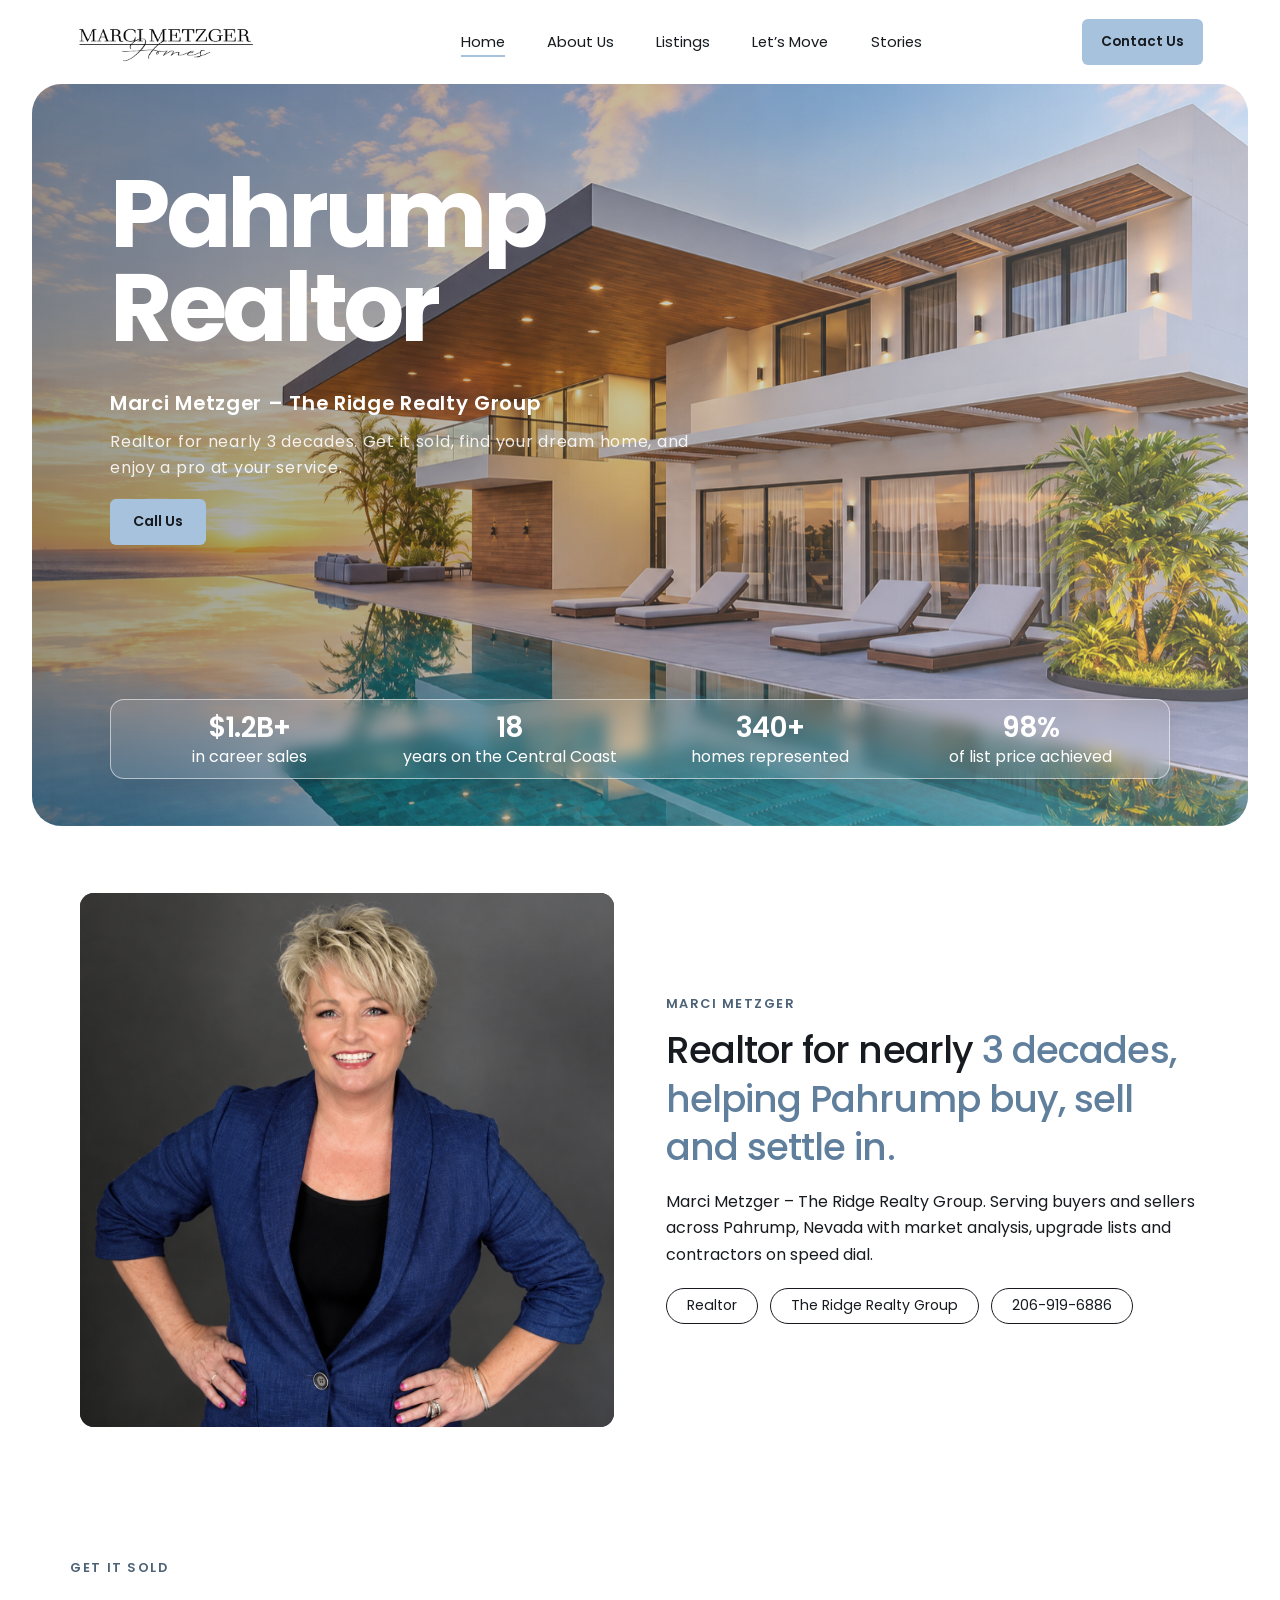
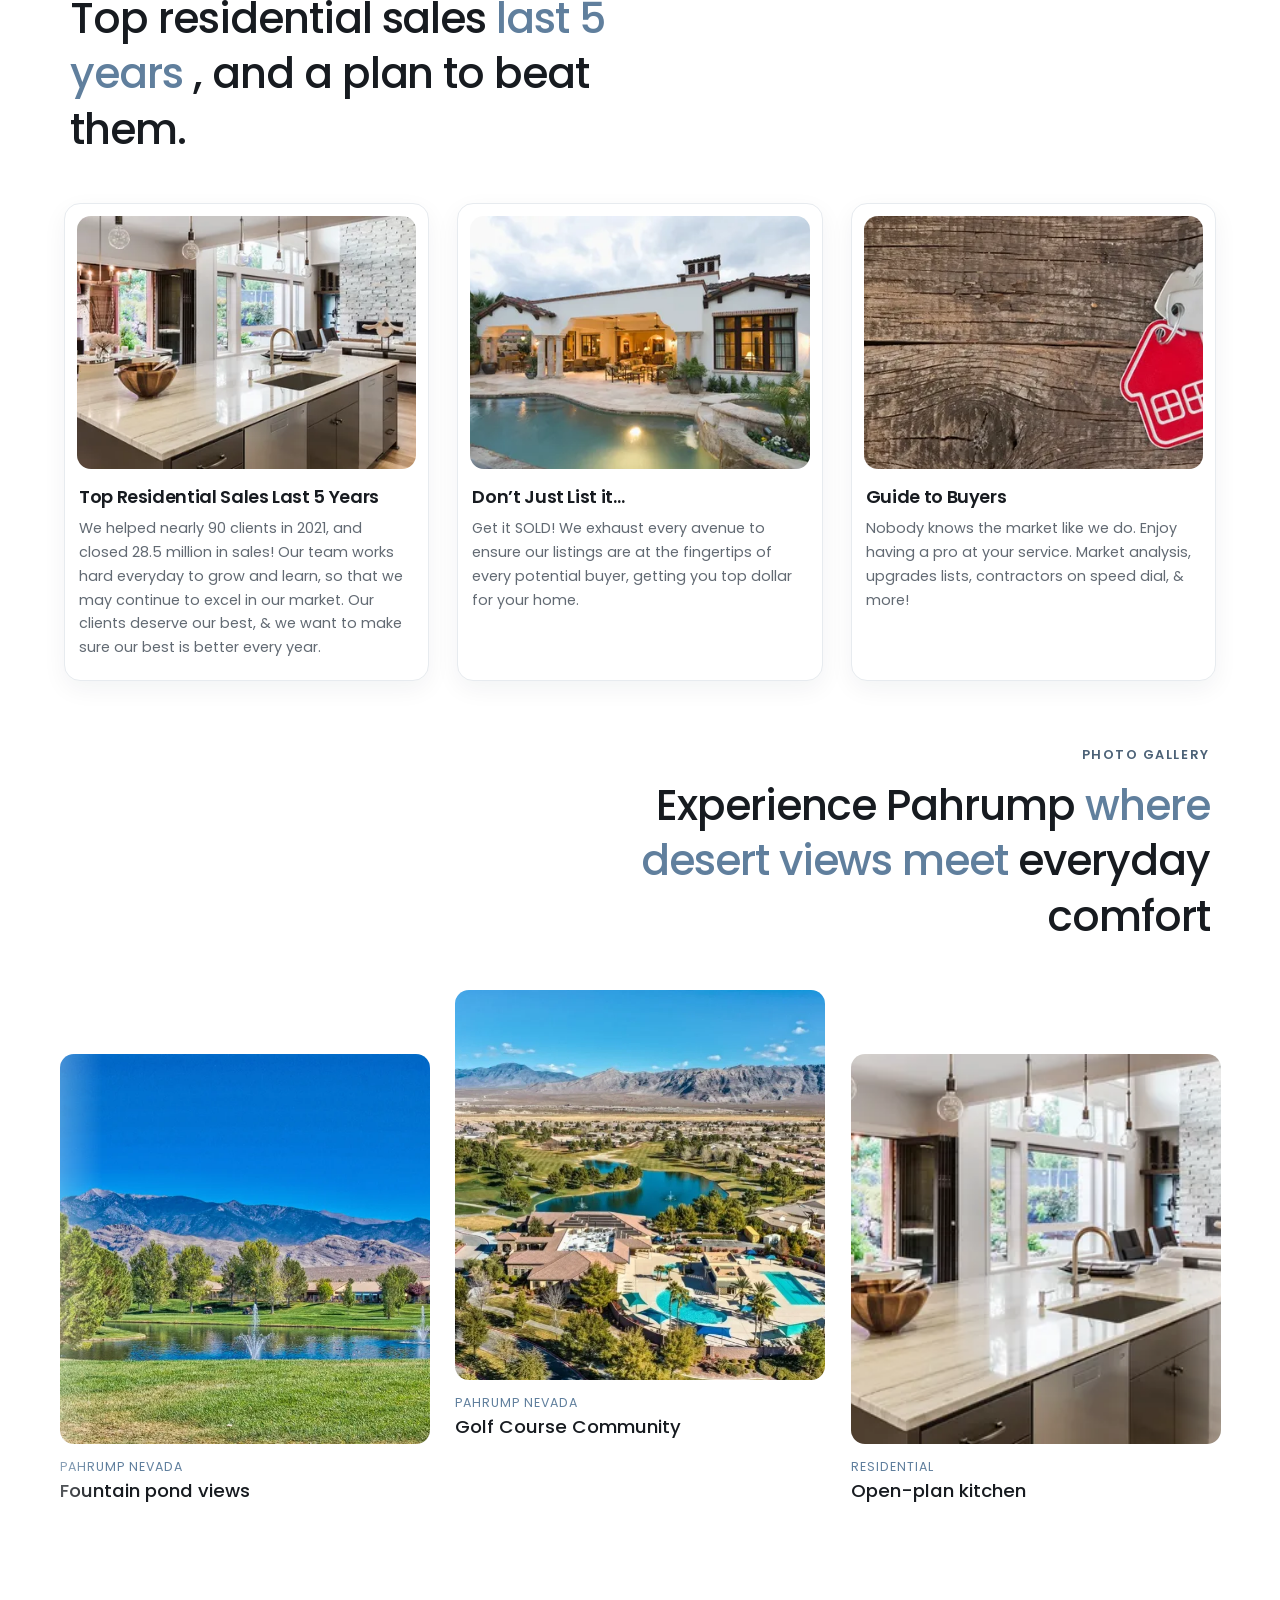
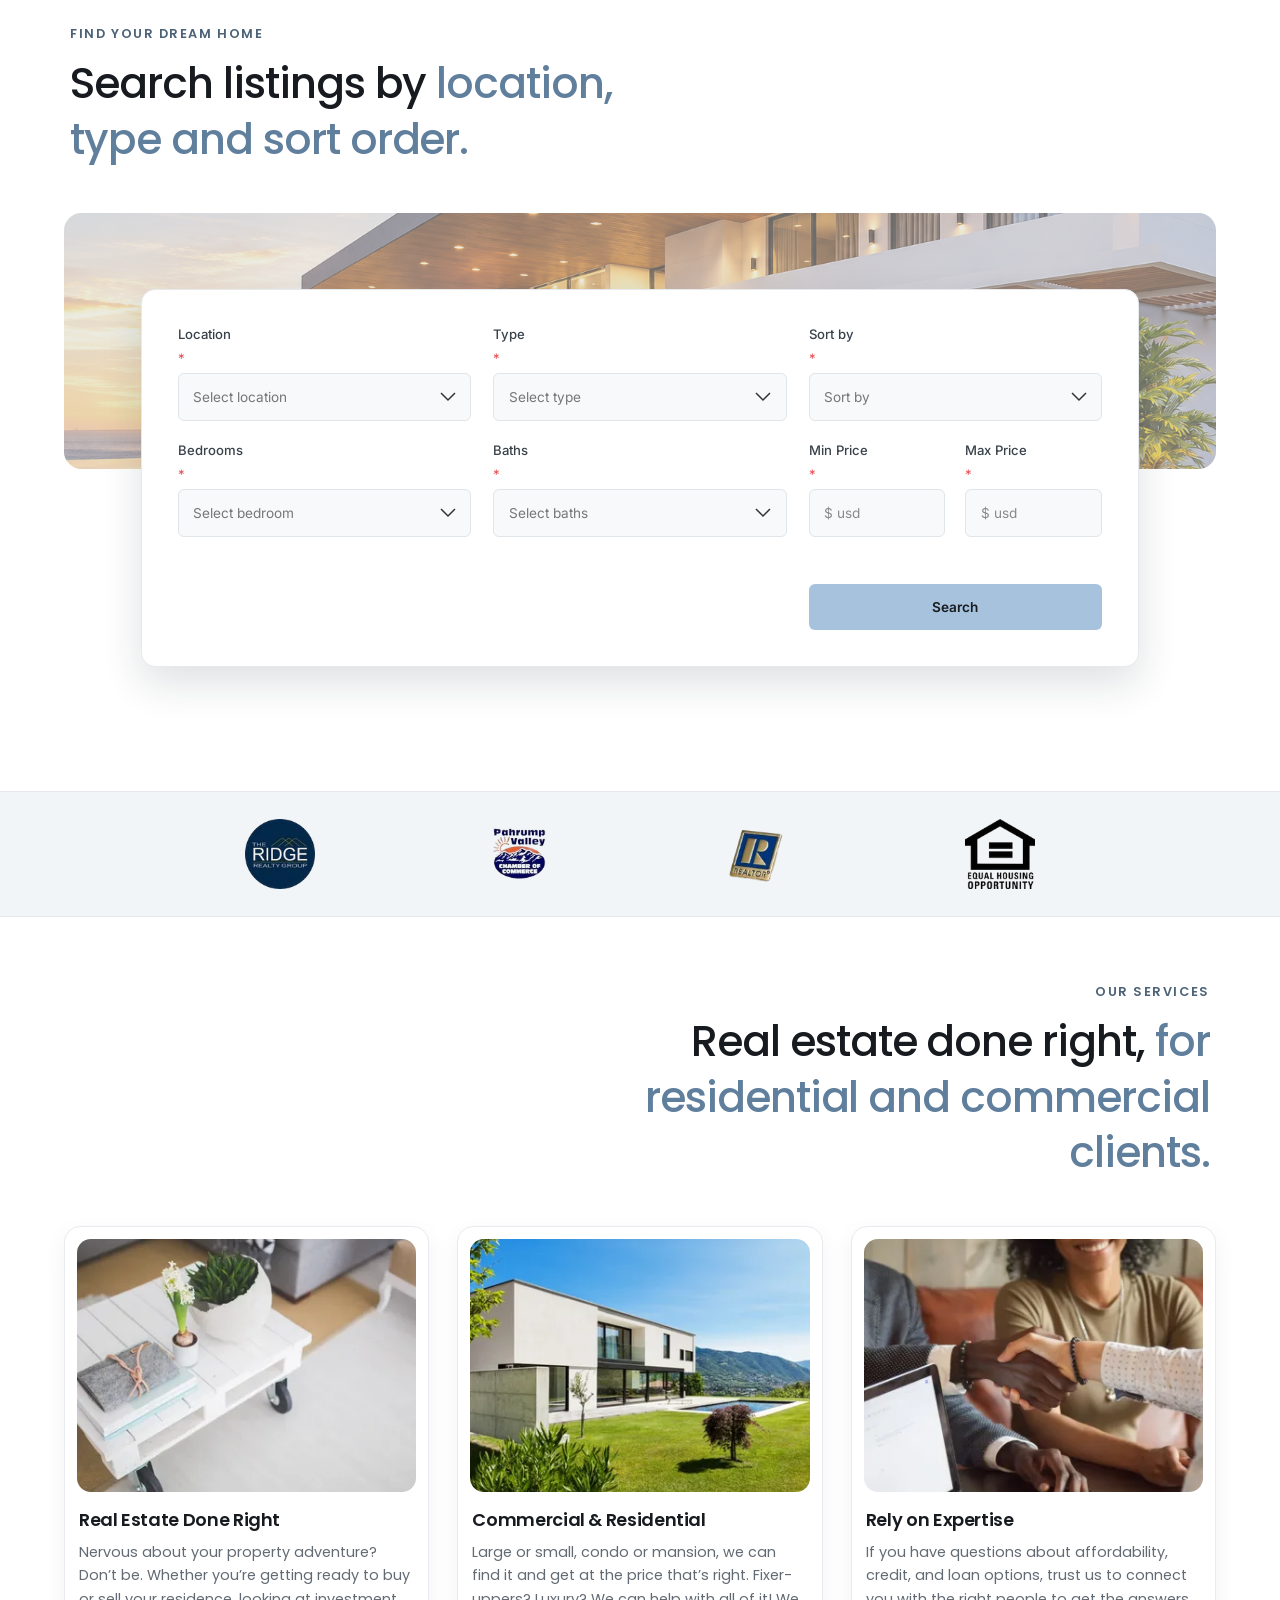
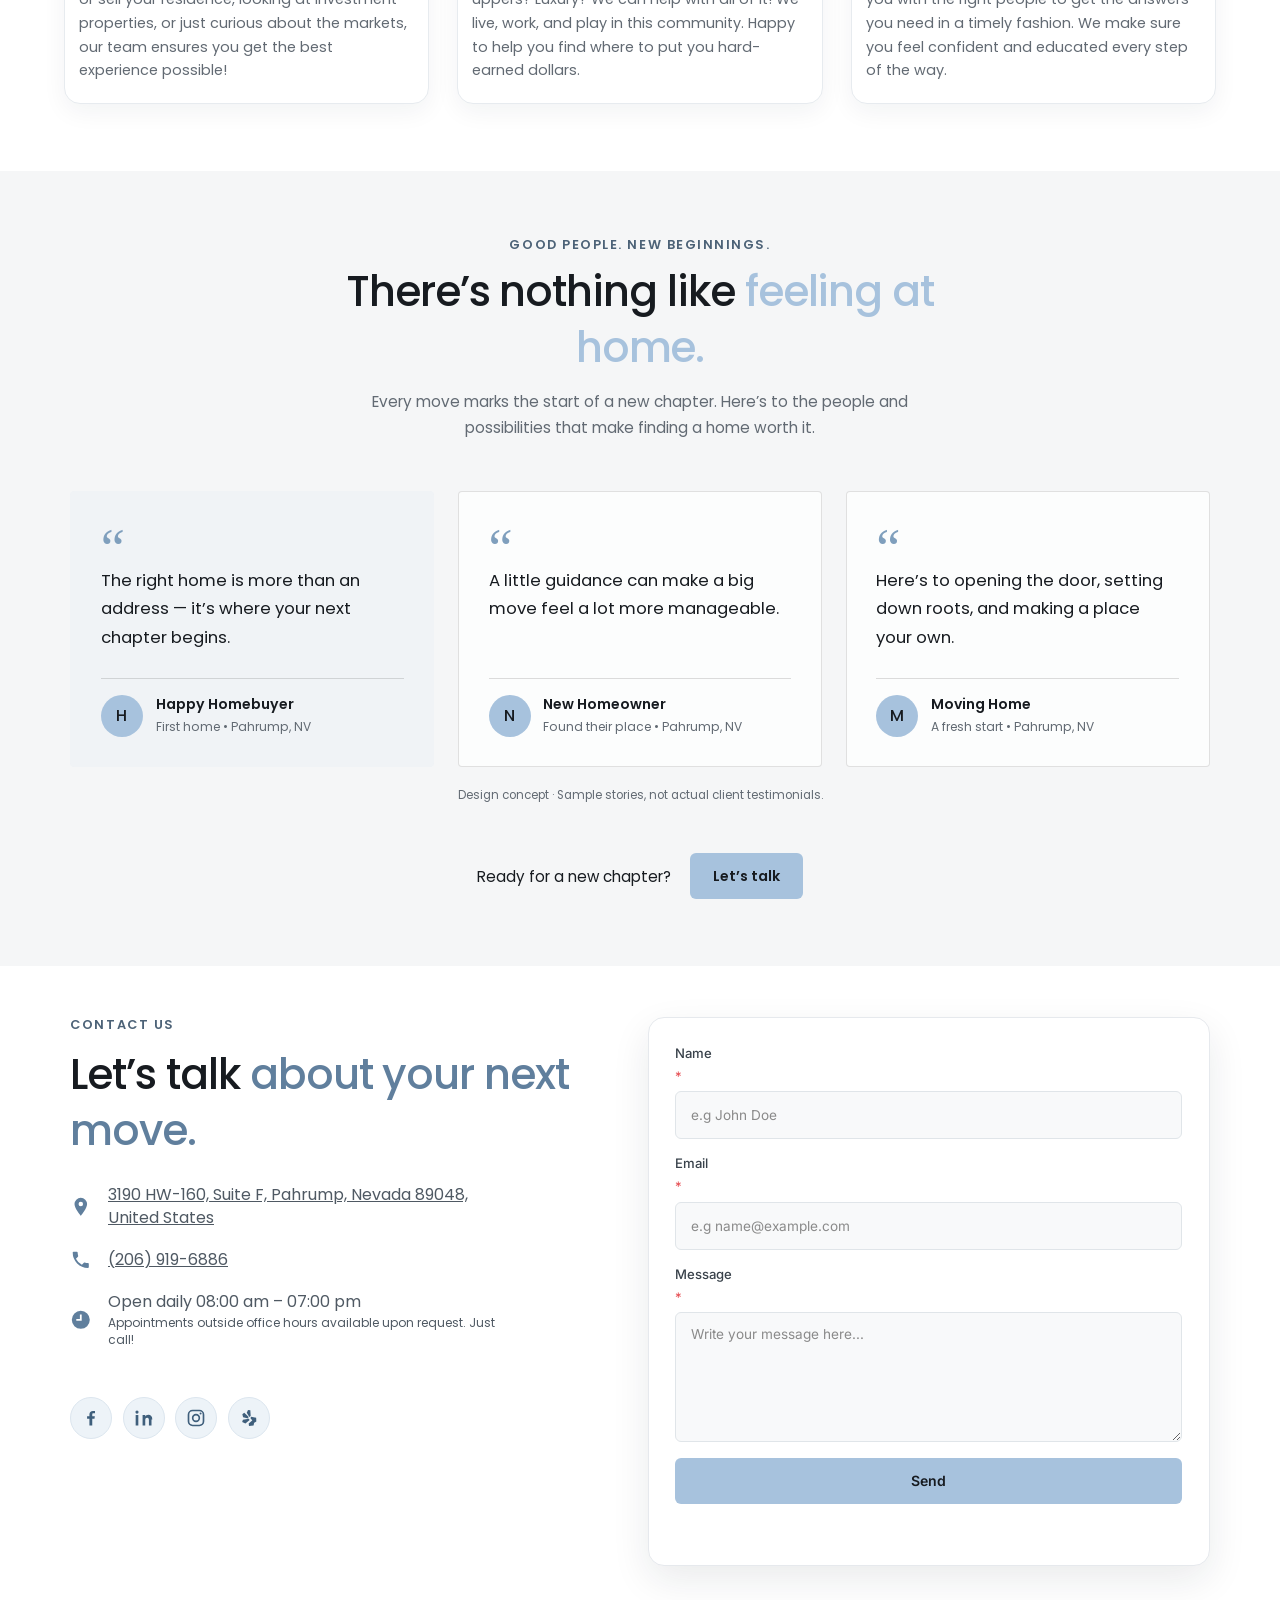
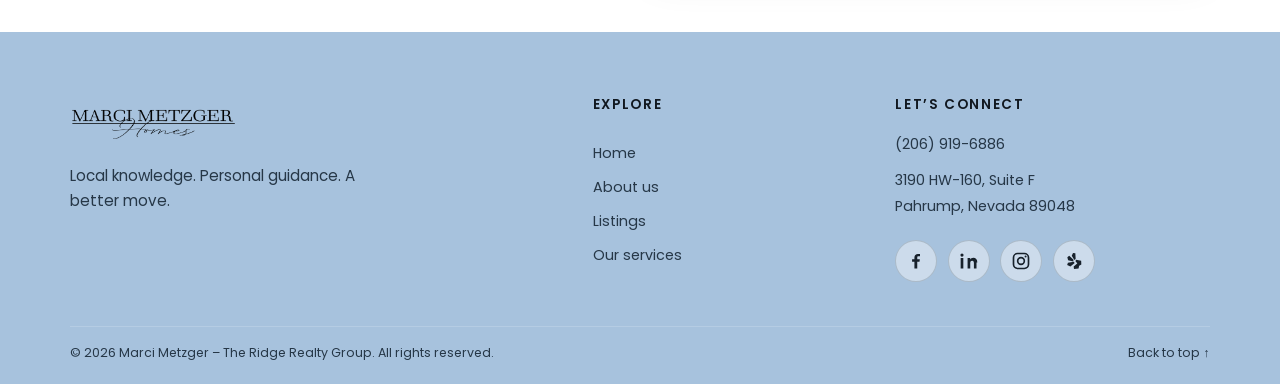
==== commit 07a7cc3d: "Add galler preview" ====
--- a/index.html
+++ b/index.html
@@ -224,7 +224,7 @@
    <div class="scroller" id="sc">
     <a class="g" href="#contact">
      <div class="im">
-      <img alt="Bright interior" src="assets/images/svc5.webp"/>
+      <img alt="Sunlit living spaces with bright finishes, inviting details, and a warm atmosphere that makes you feel right at home." src="assets/images/svc5.webp"/>
      </div>
      <small>
       Pahrump Nevada
@@ -235,7 +235,7 @@
     </a>
     <a class="g" href="#contact">
      <div class="im">
-      <img alt="Fountain pond with mountains" src="assets/images/svc4.png" style="object-position:55% 50%"/>
+      <img alt="Enjoy peaceful pond views with a charming fountain, open skies, and a relaxing setting surrounded by natural beauty." src="assets/images/svc4.png" style="object-position:55% 50%"/>
      </div>
      <small>
       Pahrump Nevada
@@ -246,7 +246,7 @@
     </a>
     <a class="g" href="#contact" id="mid">
      <div class="im">
-      <img alt="Aerial view of a golf community" src="assets/images/svc1.webp"/>
+      <img alt="Enjoy a peaceful community with open green spaces, a picturesque golf course, and stunning mountain scenery right outside your door." src="assets/images/svc1.webp"/>
      </div>
      <small>
       Pahrump Nevada
@@ -257,7 +257,7 @@
     </a>
     <a class="g" href="#contact">
      <div class="im">
-      <img alt="Modern kitchen" src="assets/images/s1.webp"/>
+      <img alt="A spacious kitchen designed for easy living, with an open layout that connects cooking, dining, and gathering spaces." src="assets/images/s1.webp"/>
      </div>
      <small>
       Residential
@@ -268,7 +268,7 @@
     </a>
     <a class="g" href="#contact">
      <div class="im">
-      <img alt="Villa with pool" src="assets/images/svc3.webp"/>
+      <img alt="A private outdoor retreat featuring a refreshing swimming pool, inviting surroundings, and the perfect setting for relaxation." src="assets/images/svc3.webp"/>
      </div>
      <small>
       Residential
@@ -277,6 +277,43 @@
       Villa with Pool
      </strong>
     </a>
+
+    <a class="g" href="#">
+     <div class="im">
+      <img alt="Discover beautiful Pahrump homes surrounded by scenic desert landscapes, mature greenery, and breathtaking mountain views." src="assets/images/sv6.webp"/>
+     </div>
+     <small>
+      Pahrump Nevada
+     </small>
+     <strong>
+      Mountain Views & Desert Living
+     </strong>
+    </a>
+
+    <a class="g" href="#">
+     <div class="im">
+      <img alt="Explore a vibrant community featuring tennis and pickleball courts, landscaped surroundings, and wide-open views of the Nevada desert." src="assets/images/sv7.webp"/>
+     </div>
+     <small>
+      Pahrump Nevada
+     </small>
+     <strong>
+      Recreation & Outdoor Living
+     </strong>
+    </a>
+
+    <a class="g" href="#">
+     <div class="im">
+      <img alt="Take in the beauty of desert living with mountain backdrops, thoughtfully landscaped streets, and inviting community spaces." src="assets/images/sv8.webp"/>
+     </div>
+     <small>
+      Pahrump Nevada
+     </small>
+     <strong>
+      Community Living & Scenic Views
+     </strong>
+    </a>
+
    </div>
   </section>
   <section style="padding-top:0">
@@ -482,13 +519,17 @@
      </h2>
      <ul>
       <li>
-       <svg fill="currentColor" viewbox="0 0 24 24">
-        <path d="M12 2a7 7 0 0 0-7 7c0 5 7 13 7 13s7-8 7-13a7 7 0 0 0-7-7zm0 9.500A2.500 2.500 0 1 1 12 6.500a2.500 2.500 0 0 1 0 5z">
-        </path>
-       </svg>
-       <span>
-        3190 HW-160, Suite F, Pahrump, Nevada 89048, United States
-       </span>
+        <svg fill="currentColor" viewBox="0 0 24 24">
+          <path d="M12 2a7 7 0 0 0-7 7c0 5 7 13 7 13s7-8 7-13a7 7 0 0 0-7-7zm0 9.500A2.500 2.500 0 1 1 12 6.500a2.500 2.500 0 0 1 0 5z"></path>
+        </svg>
+
+        <a
+          href="https://www.google.com/maps/dir//3190+HW-160,+Suite+F,+Pahrump,+Nevada+89048,+United+States/@14.0710848,120.6314943,15z?entry=ttu&g_ep=EgoyMDI2MTAyMC4wIKXMDSoASAFQAw%3D%3D"
+          target="_blank"
+          rel="noopener noreferrer" style="text-decoration:underline"
+        >
+          3190 HW-160, Suite F, Pahrump, Nevada 89048, United States
+        </a>
       </li>
       <li>
        <svg fill="currentColor" viewbox="0 0 24 24">
--- a/assets/css/styles.css
+++ b/assets/css/styles.css
@@ -1131,3 +1131,171 @@
   .feedback-cta { flex-direction: column; gap: .8rem; }
   .feedback-cta .btn { min-width: 150px; }
 }
+
+/* Photo gallery preview modal */
+.gallery-modal {
+    position: fixed;
+    inset: 0;
+    z-index: 2000;
+    display: grid;
+    place-items: center;
+    padding: clamp(12px, 3vw, 32px);
+    background: rgba(215, 226, 235, .78);
+    backdrop-filter: blur(10px);
+    -webkit-backdrop-filter: blur(8px);
+    opacity: 0;
+    visibility: hidden;
+    transition: opacity .25s ease, visibility .25s ease;
+}
+.gallery-modal.is-open {
+    opacity: 1;
+    visibility: visible;
+}
+.gallery-dialog {
+    position: relative;
+    width: min(100%, 1080px);
+    max-height: min(92vh, 900px);
+    display: grid;
+    grid-template-columns: minmax(0, 1.55fr) minmax(260px, .8fr);
+    overflow: hidden;
+    border-radius: 18px;
+    background: #fff;
+    box-shadow: 0 24px 80px rgba(0, 0, 0, .35);
+    transform: translateY(12px) scale(.99);
+    transition: transform .25s ease;
+}
+.gallery-modal.is-open .gallery-dialog { transform: translateY(0) scale(1); }
+.gallery-preview {
+    min-width: 0;
+    min-height: 320px;
+    display: grid;
+    place-items: center;
+    background: #eef3f7;
+    position: relative;
+}
+.gallery-preview img {
+    width: 100%;
+    height: 100%;
+    max-height: 78vh;
+    object-fit: contain;
+}
+.gallery-close,
+.gallery-step {
+    position: absolute;
+    z-index: 2;
+    display: grid;
+    place-items: center;
+    border: 1px solid rgba(69, 91, 111, .22);
+    color: #263746;
+    background: rgba(255,255,255,.88);
+    box-shadow: 0 3px 12px rgba(36, 55, 72, .12);
+    cursor: pointer;
+    transition: background .2s ease, transform .2s ease;
+}
+.gallery-close:hover,
+.gallery-step:hover { background: #fff; }
+.gallery-close { top: 14px; right: 14px; width: 42px; height: 42px; border-radius: 50%; font-size: 27px; line-height: 1; }
+.gallery-step { top: 50%; width: 42px; height: 42px; border-radius: 50%; font-size: 25px; transform: translateY(-50%); }
+.gallery-step:hover { transform: translateY(-50%) scale(1.05); }
+.gallery-prev { left: 14px; }
+.gallery-next { right: 14px; }
+.gallery-info {
+    min-width: 0;
+    padding: clamp(22px, 3vw, 36px);
+    display: flex;
+    flex-direction: column;
+    overflow-y: auto;
+}
+.gallery-count {
+    margin: 0 0 12px;
+    color: #55718c;
+    font-size: .75rem;
+    font-weight: 600;
+    letter-spacing: .14em;
+    text-transform: uppercase;
+}
+.gallery-info h3 { margin: 0 0 12px; font-size: clamp(1.45rem, 2.5vw, 2rem); line-height: 1.2; font-weight: 500; }
+.gallery-info p { color: #62676c; font-size: .95rem; line-height: 1.7; }
+.gallery-thumbnails {
+    display: grid;
+    grid-template-columns: repeat(4, minmax(0, 1fr));
+    gap: 8px;
+    margin-top: auto;
+    padding-top: 28px;
+}
+.gallery-thumb {
+    aspect-ratio: 1.15;
+    padding: 0;
+    border: 2px solid transparent;
+    border-radius: 8px;
+    overflow: hidden;
+    background: #e9edf0;
+    cursor: pointer;
+    opacity: .68;
+    transition: opacity .2s ease, border-color .2s ease, transform .2s ease;
+}
+.gallery-thumb:hover { opacity: 1; transform: translateY(-2px); }
+.gallery-thumb.is-active { border-color: var(--blue, #a7c2dd); opacity: 1; }
+.gallery-thumb img { width: 100%; height: 100%; object-fit: cover; }
+.g { cursor: zoom-in; }
+.g:focus-visible { outline: 3px solid var(--blue, #a7c2dd); outline-offset: 4px; }
+body.gallery-modal-open { overflow: hidden; }
+@media (max-width: 720px) {
+    .gallery-modal { padding: 10px; }
+    .gallery-dialog { grid-template-columns: 1fr; grid-template-rows: minmax(220px, 43vh) auto; max-height: 95vh; overflow-y: auto; }
+    .gallery-preview { min-height: 220px; }
+    .gallery-preview img { max-height: 43vh; }
+    .gallery-info { padding: 20px; }
+    .gallery-info h3 { font-size: 1.4rem; }
+    .gallery-thumbnails { grid-template-columns: repeat(5, minmax(0, 1fr)); padding-top: 18px; }
+    .gallery-close { top: 10px; right: 10px; }
+}
+@media (prefers-reduced-motion: reduce) {
+    .gallery-modal, .gallery-dialog, .gallery-thumb { transition: none; }
+}
+
+
+/* Fixed preview viewport: image dimensions never resize the modal layout. */
+.gallery-dialog {
+    width: min(100%, 1120px);
+    height: min(82vh, 760px);
+    max-height: 82vh;
+    grid-template-columns: minmax(0, 1.55fr) minmax(270px, .8fr);
+}
+.gallery-preview {
+    height: 100%;
+    min-height: 0;
+    overflow: hidden;
+    padding: 24px;
+}
+.gallery-preview .gallery-main-image {
+    display: block;
+    width: 100%;
+    height: 100%;
+    max-height: none;
+    object-fit: contain;
+    object-position: center;
+}
+.gallery-info { min-height: 0; }
+@media (max-width: 900px) {
+    .gallery-dialog {
+        height: min(88vh, 820px);
+        max-height: 88vh;
+        grid-template-columns: minmax(0, 1.2fr) minmax(230px, .8fr);
+    }
+}
+@media (max-width: 720px) {
+    .gallery-dialog {
+        display: grid;
+        grid-template-columns: minmax(0, 1fr);
+        grid-template-rows: minmax(0, 1fr) auto;
+        width: 100%;
+        height: 94dvh;
+        max-height: 94dvh;
+        overflow: hidden;
+    }
+    .gallery-preview { height: 100%; min-height: 0; padding: 38px 12px 12px; }
+    .gallery-preview .gallery-main-image { width: 100%; height: 100%; max-height: none; object-fit: contain; }
+    .gallery-info { overflow-y: auto; padding: 16px 18px 18px; }
+    .gallery-thumbnails { margin-top: 0; padding-top: 14px; grid-template-columns: repeat(5, minmax(0, 1fr)); }
+}
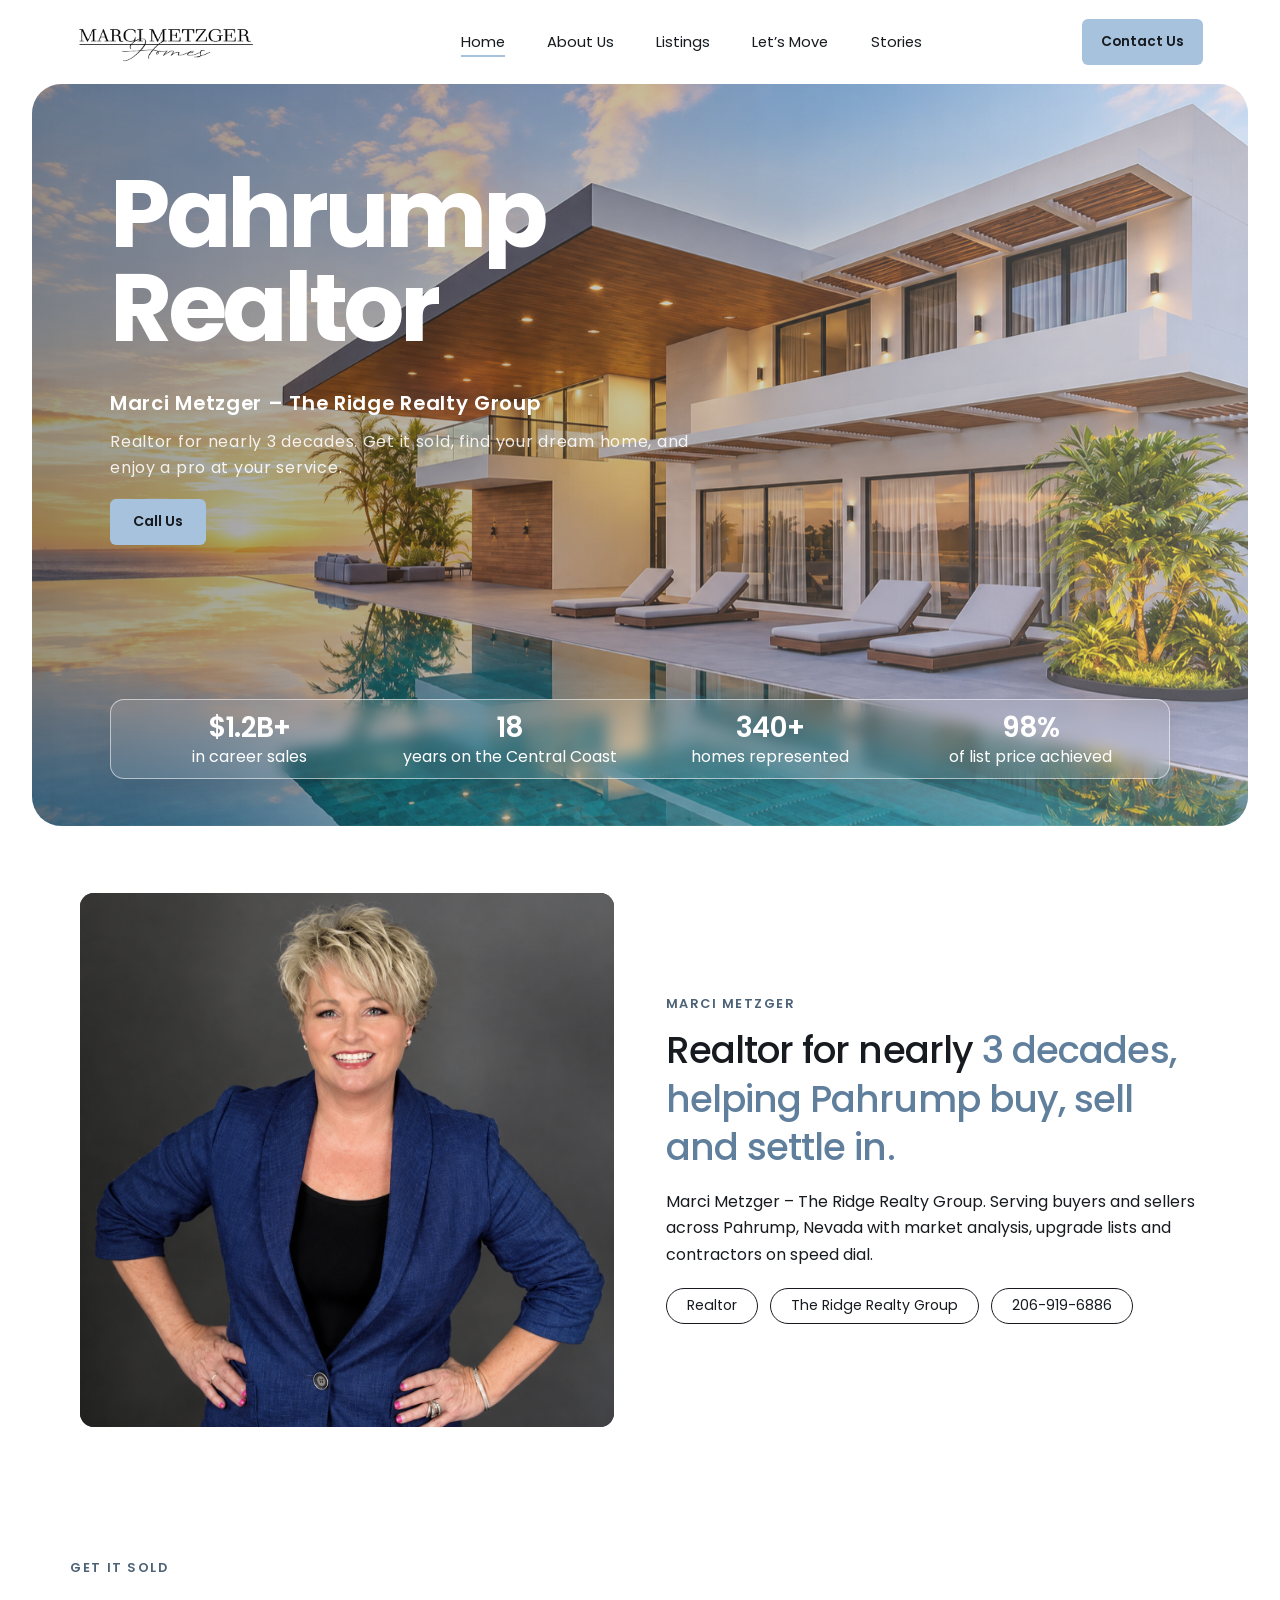
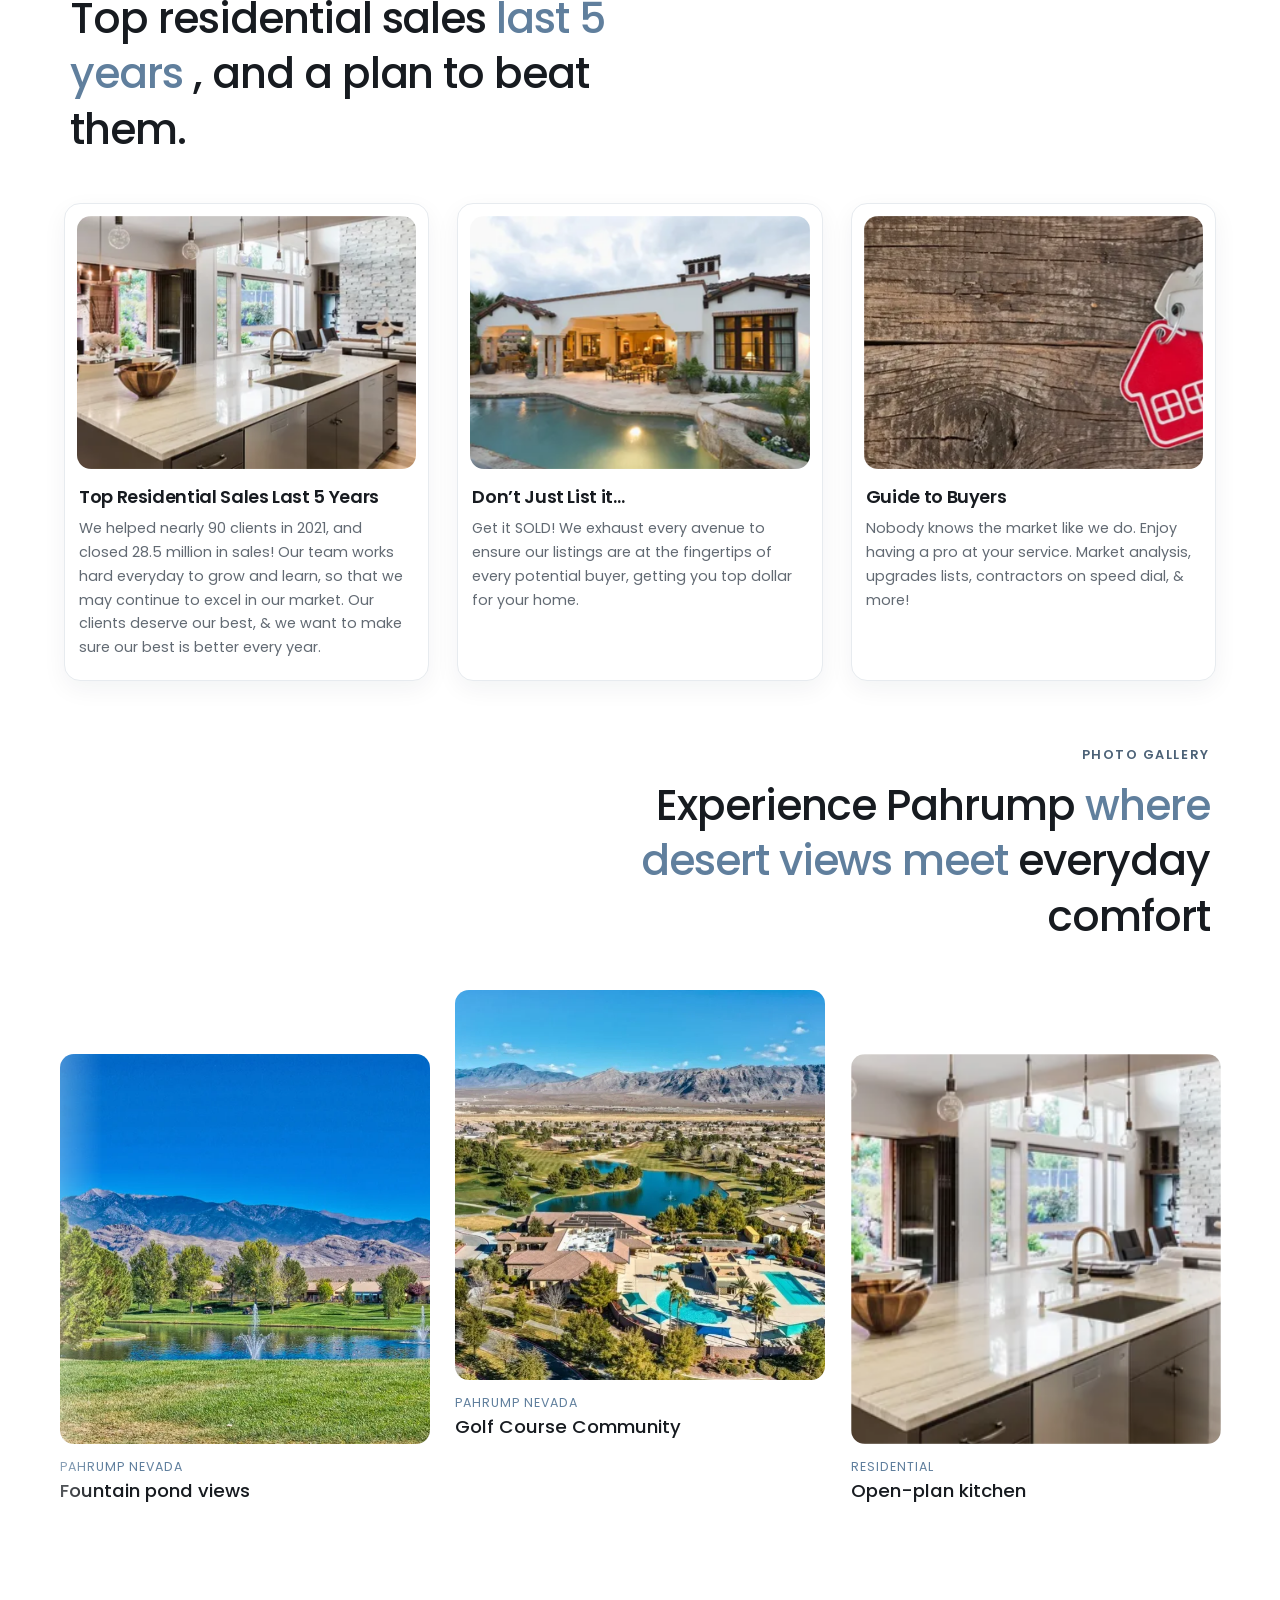
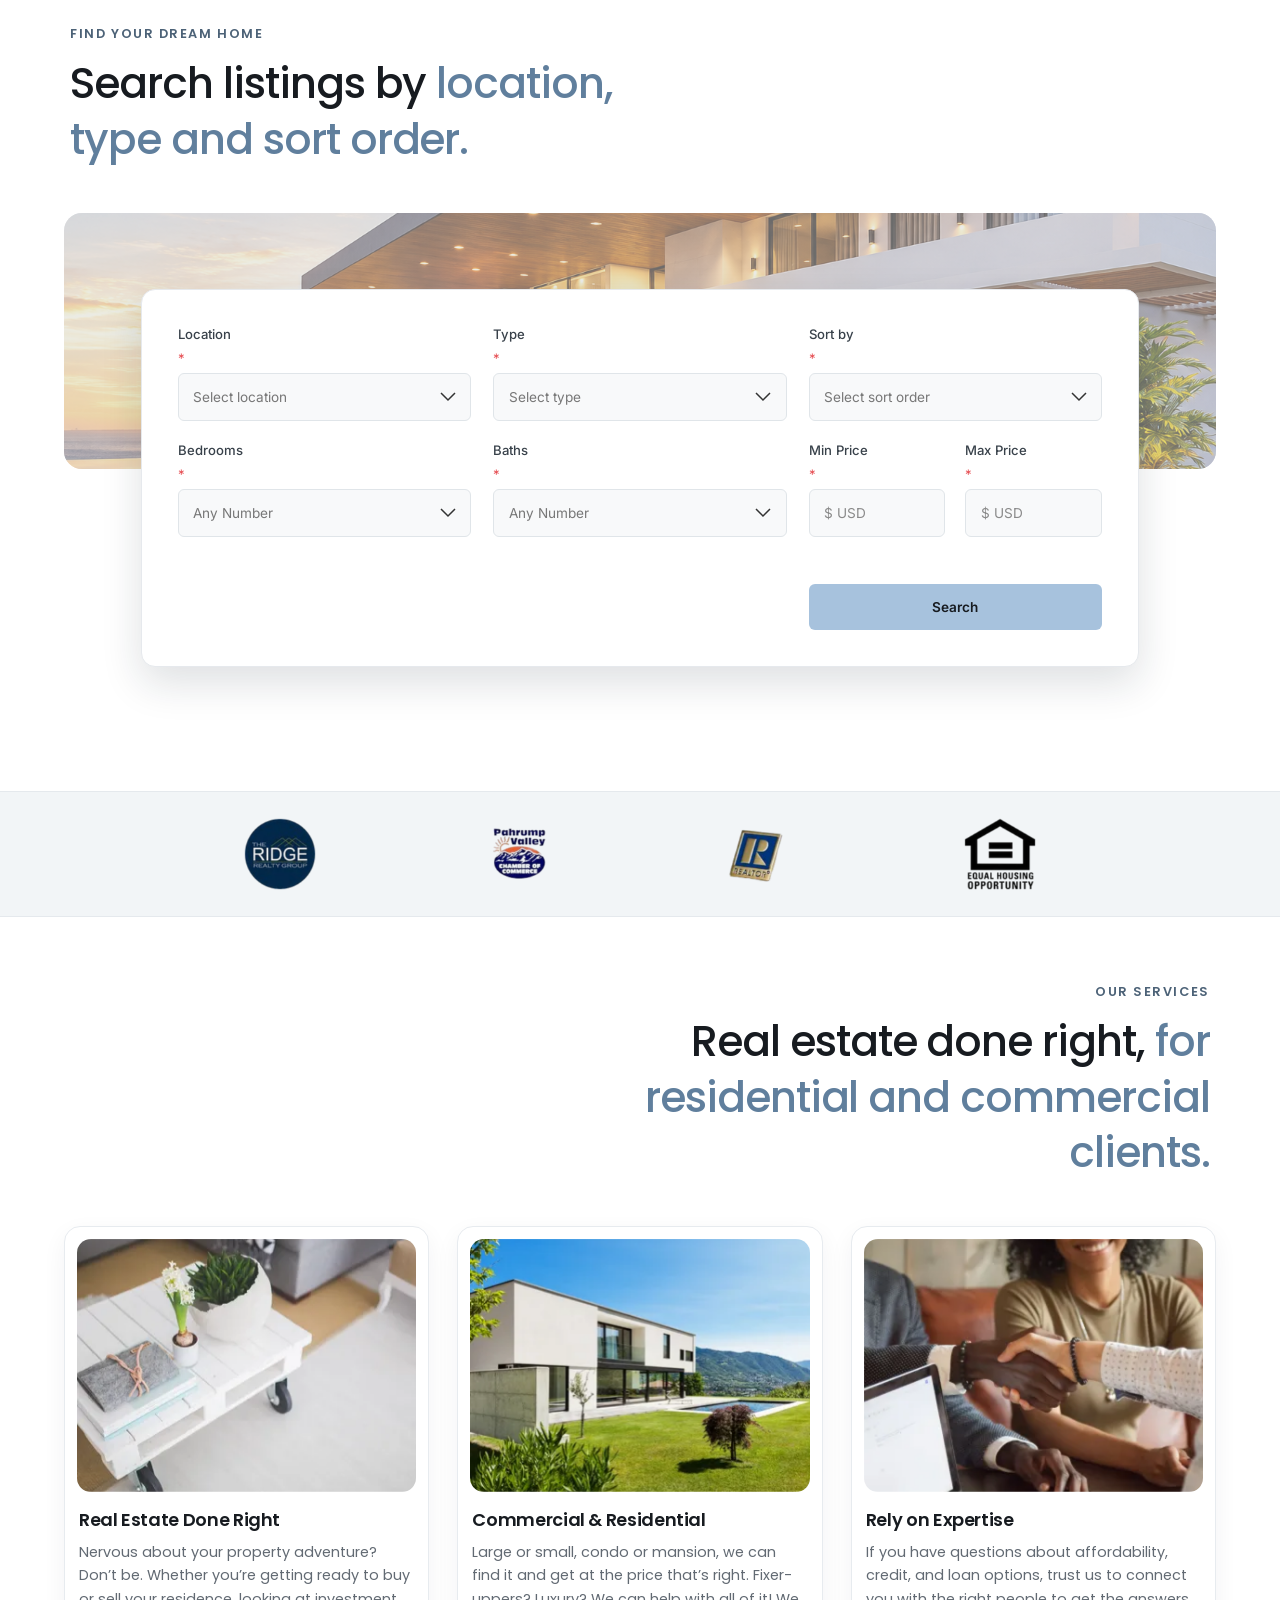
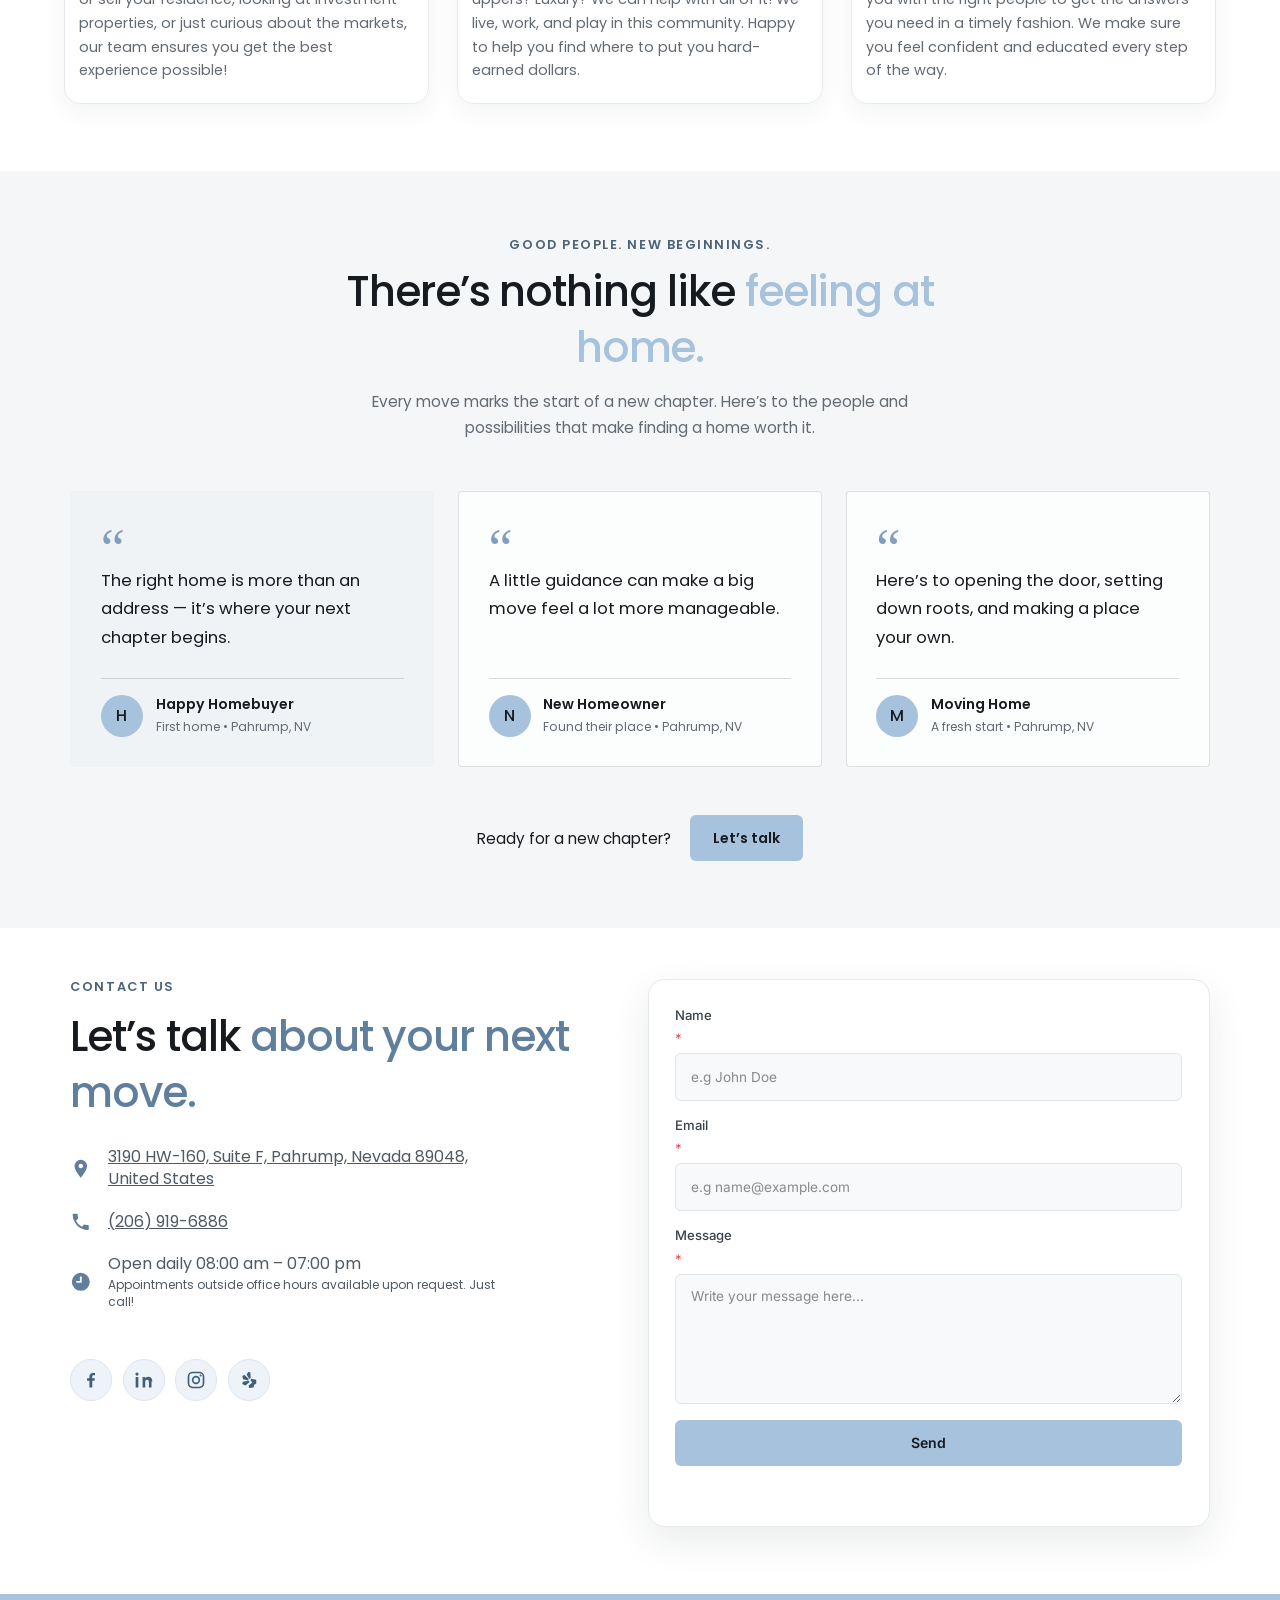
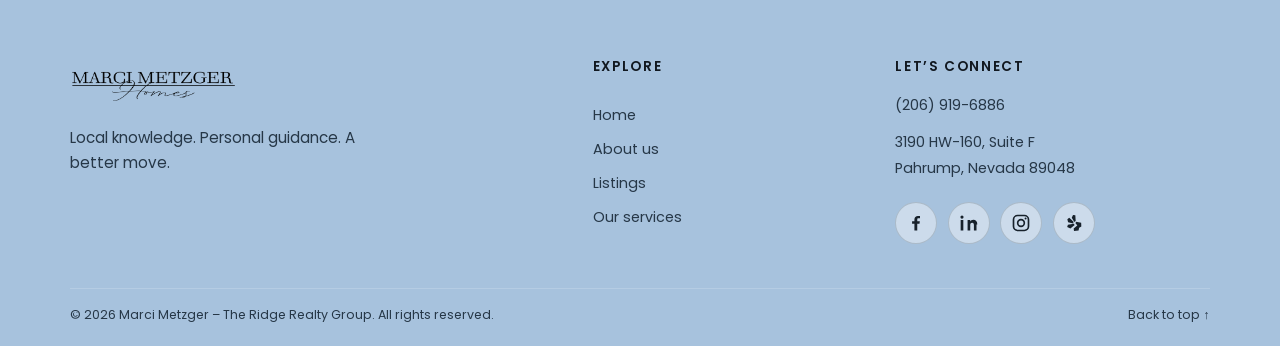
==== commit ff3a6f39: "Add data selections in search section" ====
--- a/index.html
+++ b/index.html
@@ -317,105 +317,151 @@
    </div>
   </section>
   <section style="padding-top:0">
-   <div class="wrap">
+  <div class="wrap">
     <div class="head" style="margin-bottom:clamp(1.5rem,3.5vw,3rem)">
-     <span class="label">
-      Find your dream home
-     </span>
-     <h2>
-      Search listings by
-      <em>
-       location, type and sort order.
-      </em>
-     </h2>
-    </div>
-   </div>
-   <div class="find-area">
+      <span class="label">Find your dream home</span>
+      <h2>
+        Search listings by
+        <em>location, type and sort order.</em>
+      </h2>
+    </div>
+  </div>
+
+  <div class="find-area">
     <img alt="" src="assets/images/hero2.png"/>
+
     <form class="find" onsubmit="return false">
-     <label>
-      Location
-      <b>
-       *
-      </b>
-      <select>
-       <option>
-        Select location
-       </option>
-      </select>
-     </label>
-     <label>
-      Type
-      <b>
-       *
-      </b>
-      <select>
-       <option>
-        Select type
-       </option>
-      </select>
-     </label>
-     <label>
-      Sort by
-      <b>
-       *
-      </b>
-      <select>
-       <option>
-        Sort by
-       </option>
-      </select>
-     </label>
-     <label>
-      Bedrooms
-      <b>
-       *
-      </b>
-      <select>
-       <option>
-        Select bedroom
-       </option>
-      </select>
-     </label>
-     <label>
-      Baths
-      <b>
-       *
-      </b>
-      <select>
-       <option>
-        Select baths
-       </option>
-      </select>
-     </label>
-     <div class="pr">
       <label>
-       Min Price
-       <b>
-        *
-       </b>
-       <input placeholder="$ usd"/>
+        Location <b>*</b>
+        <select name="location" required>
+          <option value="">Select location</option>
+          <option value="433">Alamo</option>
+          <option value="934">Alton</option>
+          <option value="1026">Amargosa Valley</option>
+          <option value="3118">Beatty</option>
+          <option value="3829">Beryl</option>
+          <option value="4546">Blue Diamond</option>
+          <option value="5088">Boulder City</option>
+          <option value="5521">Brian Head</option>
+          <option value="6719">Cal Nev Ari</option>
+          <option value="6775">Caliente</option>
+          <option value="7784">Cedar City</option>
+          <option value="9571">Cold Creek</option>
+          <option value="11053">Crystal</option>
+          <option value="12869">Duck Creek Village</option>
+          <option value="13129">Dyer</option>
+          <option value="14307">Elko</option>
+          <option value="14562">Ely</option>
+          <option value="18363">Goldfield</option>
+          <option value="18449">Goodsprings</option>
+          <option value="20411">Hatch</option>
+          <option value="20821">Henderson</option>
+          <option value="22539">Indian Springs</option>
+          <option value="23194">Jean</option>
+          <option value="25650">Las Vegas</option>
+          <option value="25702">Laughlin</option>
+          <option value="26990">Logandale</option>
+          <option value="29175">Mc Gill</option>
+          <option value="29860">Mesquite</option>
+          <option value="30650">Moapa</option>
+          <option value="31435">Mount Charleston</option>
+          <option value="31686">Mountain Springs</option>
+          <option value="32217">Nelson</option>
+          <option value="33400">North Las Vegas</option>
+          <option value="33">Other</option>
+          <option value="0">Other</option>
+          <option value="52">Other</option>
+          <option value="6">Other</option>
+          <option value="45">Other</option>
+          <option value="34981">Overton</option>
+          <option value="35146">Pahrump</option>
+          <option value="55114">Palm Gardens</option>
+          <option value="35305">Panaca</option>
+          <option value="35603">Parowan</option>
+          <option value="36767">Pioche</option>
+          <option value="40625">Ruth</option>
+          <option value="41421">Sandy Valley</option>
+          <option value="41950">Searchlight</option>
+          <option value="46640">Tonopah</option>
+        </select>
       </label>
+
       <label>
-       Max Price
-       <b>
-        *
-       </b>
-       <input placeholder="$ usd"/>
+        Type <b>*</b>
+        <select name="type" required>
+          <option value="">Select type</option>
+          <option value="7">Land</option>
+          <option value="11">Residential Lease</option>
+          <option value="6">High Rise</option>
+          <option value="1">Residential</option>
+        </select>
       </label>
-     </div>
-     <button class="btn">
-      Search
-     </button>
+
+      <label>
+        Sort by <b>*</b>
+        <select name="sort" required>
+          <option value="">Select sort order</option>
+          <option value="newest">Newest</option>
+          <option value="oldest">Oldest</option>
+          <option value="pra">Least Expensive to Most</option>
+          <option value="prd">Most Expensive to Least</option>
+          <option value="bda">Bedrooms (Low to High)</option>
+          <option value="bdd">Bedrooms (High to Low)</option>
+          <option value="tba">Bathrooms (Low to High)</option>
+          <option value="tbd">Bathrooms (High to Low)</option>
+        </select>
+      </label>
+
+      <label>
+        Bedrooms <b>*</b>
+        <select name="bedrooms" required>
+          <option value="">Any Number</option>
+          <option value="0">Studio</option>
+          <option value="1">1+</option>
+          <option value="2">2+</option>
+          <option value="3">3+</option>
+          <option value="4">4+</option>
+          <option value="5">5+</option>
+          <option value="6">6+</option>
+        </select>
+      </label>
+
+      <label>
+        Baths <b>*</b>
+        <select name="baths" required>
+          <option value="">Any Number</option>
+          <option value="1">1+</option>
+          <option value="2">2+</option>
+          <option value="3">3+</option>
+          <option value="4">4+</option>
+          <option value="5">5+</option>
+          <option value="6">6+</option>
+        </select>
+      </label>
+
+      <div class="pr">
+        <label>
+          Min Price <b>*</b>
+          <input type="number" name="minPrice" placeholder="$ USD" min="0"/>
+        </label>
+
+        <label>
+          Max Price <b>*</b>
+          <input type="number" name="maxPrice" placeholder="$ USD" min="0"/>
+        </label>
+      </div>
+
+      <button class="btn" type="submit">Search</button>
     </form>
-   </div>
-   <div class="logos">
+  </div>
+
+  <div class="logos">
     <img alt="The Ridge Realty Group" src="assets/images/badge1.png"/>
     <img alt="Pahrump Valley Chamber of Commerce" src="assets/images/badge2.png"/>
     <img alt="Realtor" src="assets/images/badge3.png"/>
     <img alt="Equal Housing Opportunity" src="assets/images/badge4.png"/>
-   </div>
-  </section>
+  </div>
+</section>
   <section style="padding-top:0" id="services">
    <div class="wrap">
     <div class="head r">
@@ -501,7 +547,6 @@
       </div>
      </article>
     </div>
-    <p class="feedback-demo-note">Design concept · Sample stories, not actual client testimonials.</p>
     <div class="feedback-cta"><span>Ready for a new chapter?</span><a class="btn" href="#contact">Let’s talk</a></div>
    </div>
   </section>
--- a/assets/css/styles.css
+++ b/assets/css/styles.css
@@ -818,7 +818,7 @@
 }
 
 
-/* Consistent section eyebrow sizing and light-blue footer for the black logo. */
+
 #about .label, #contact .label, .head .label {
   font-size: clamp(.78rem, 1vw, .9rem);
   letter-spacing: .12em;
@@ -1023,7 +1023,6 @@
 }
 
 
-/* Homebuyer stories — styled to match the site's simple typography and blue/cream palette */
 .homebuyer-feedback {
   background: var(--cream);
   position: relative;
@@ -1255,7 +1254,7 @@
 }
 
 
-/* Fixed preview viewport: image dimensions never resize the modal layout. */
+
 .gallery-dialog {
     width: min(100%, 1120px);
     height: min(82vh, 760px);
@@ -1299,3 +1298,42 @@
     .gallery-info { overflow-y: auto; padding: 16px 18px 18px; }
     .gallery-thumbnails { margin-top: 0; padding-top: 14px; grid-template-columns: repeat(5, minmax(0, 1fr)); }
 }
+
+
+
+html.smooth-js{scroll-behavior:auto!important}       
+html{overscroll-behavior-y:none}
+.rv:not(.in){will-change:opacity,transform}               
+.hero>img,.g img,.c .im img{backface-visibility:hidden;transform:translateZ(0)}
+
+
+
+@media (max-width: 700px) {
+  .logos {
+    display: grid;
+    grid-template-columns: repeat(4, minmax(0, 1fr));
+    align-items: center;
+    justify-items: center;
+    gap: clamp(.35rem, 2.2vw, 1rem);
+    width: 100%;
+    height: auto;
+    min-height: 82px;
+    padding: 1rem clamp(.65rem, 3vw, 1.25rem);
+    overflow: hidden;
+    background: linear-gradient(180deg, #f5f7f9 0%, #edf2f6 100%);
+    border-block: 1px solid rgba(74, 99, 123, .12);
+  }
+  .logos img {
+    display: block;
+    width: 100%;
+    max-width: 100px;
+    height: clamp(1.65rem, 7vw, 2.7rem);
+    object-fit: contain;
+    mix-blend-mode: multiply;
+    opacity: .92;
+  }
+}
+@media (max-width: 360px) {
+  .logos { gap: .3rem; padding-inline: .5rem; }
+  .logos img { height: 1.55rem; }
+}
